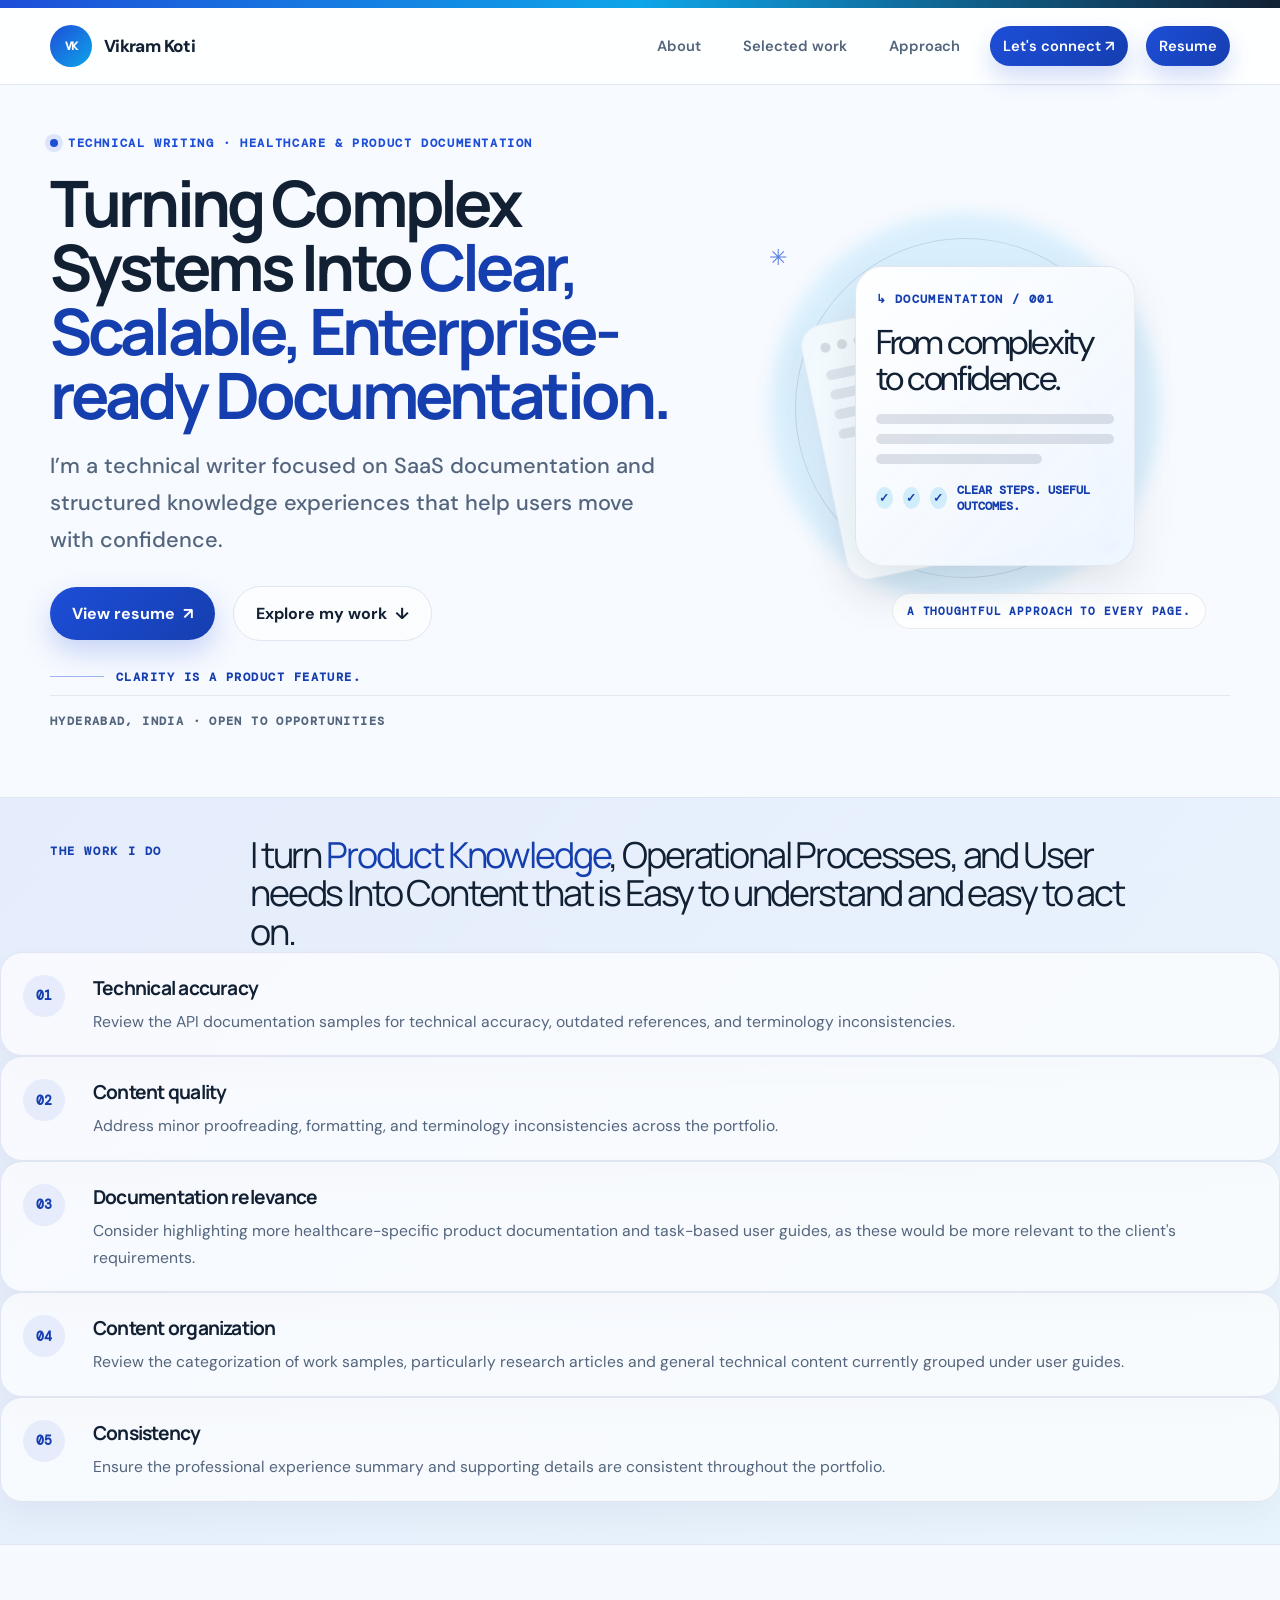
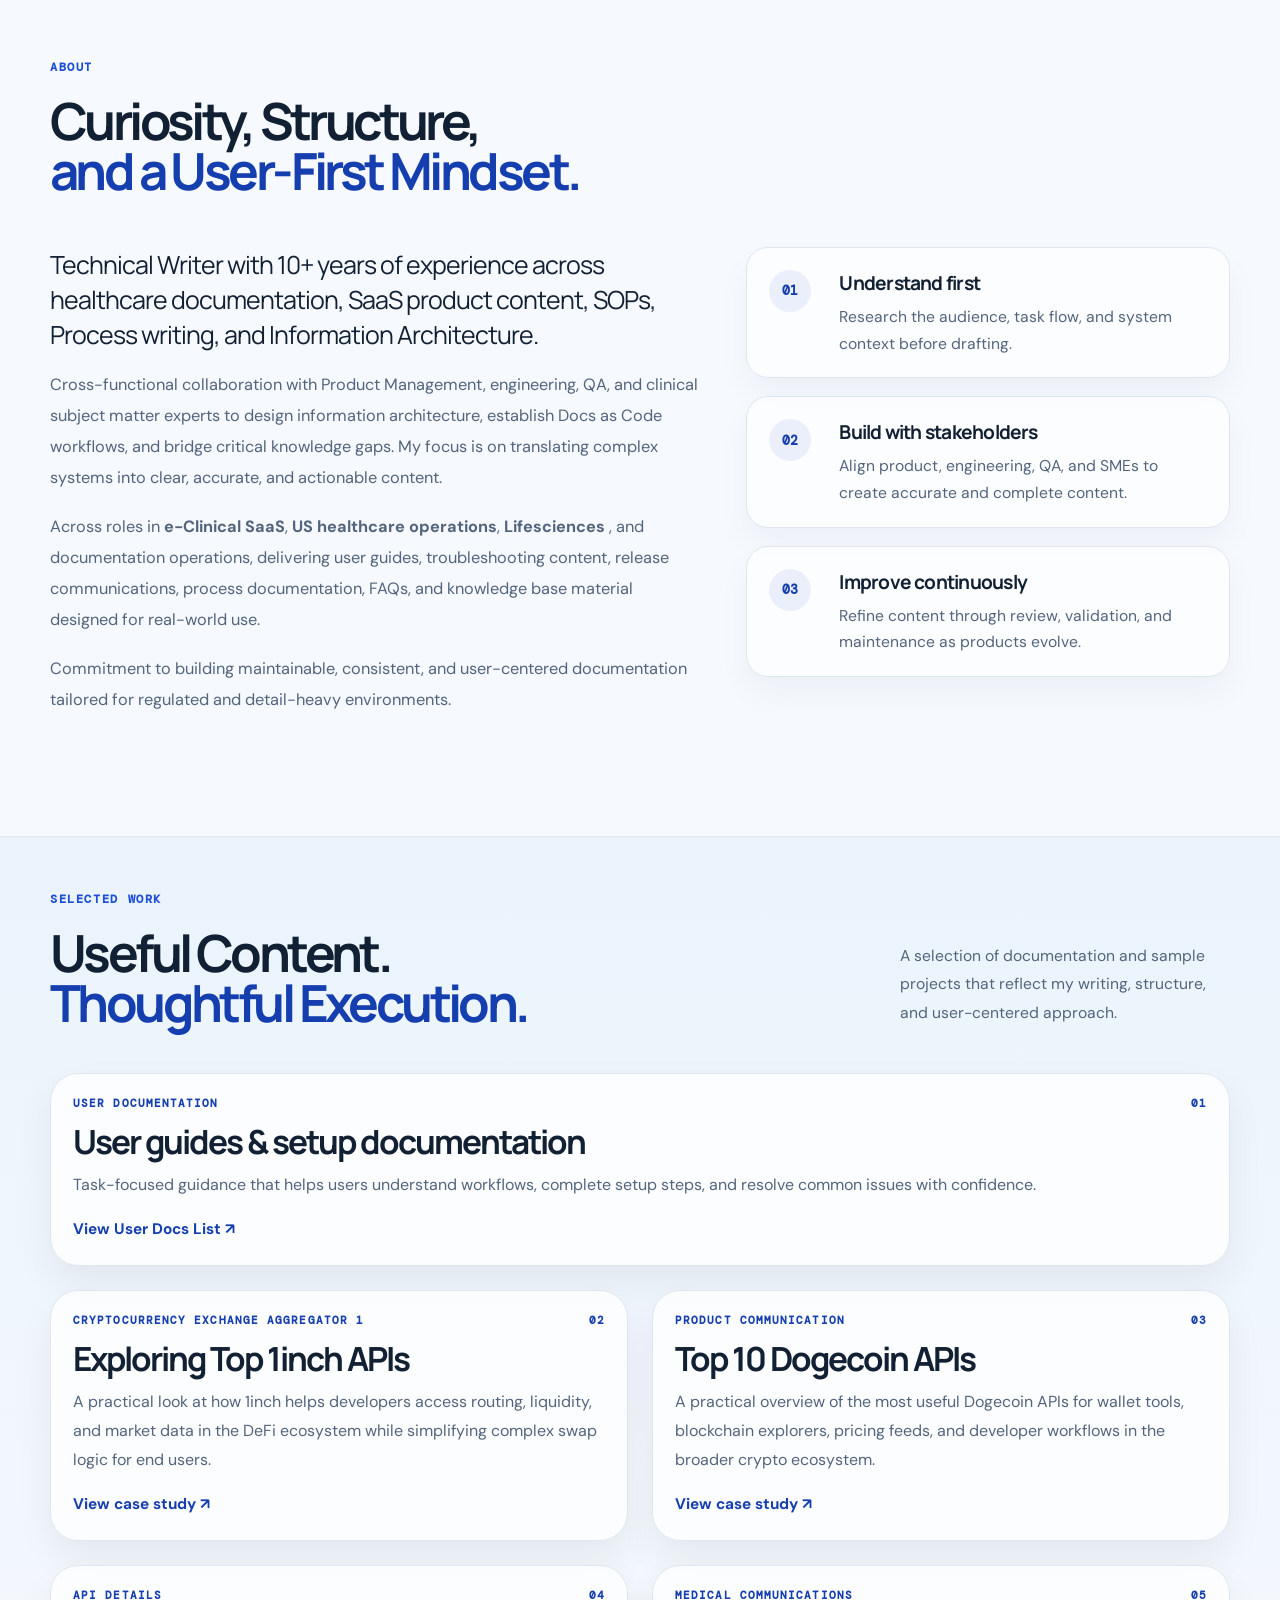
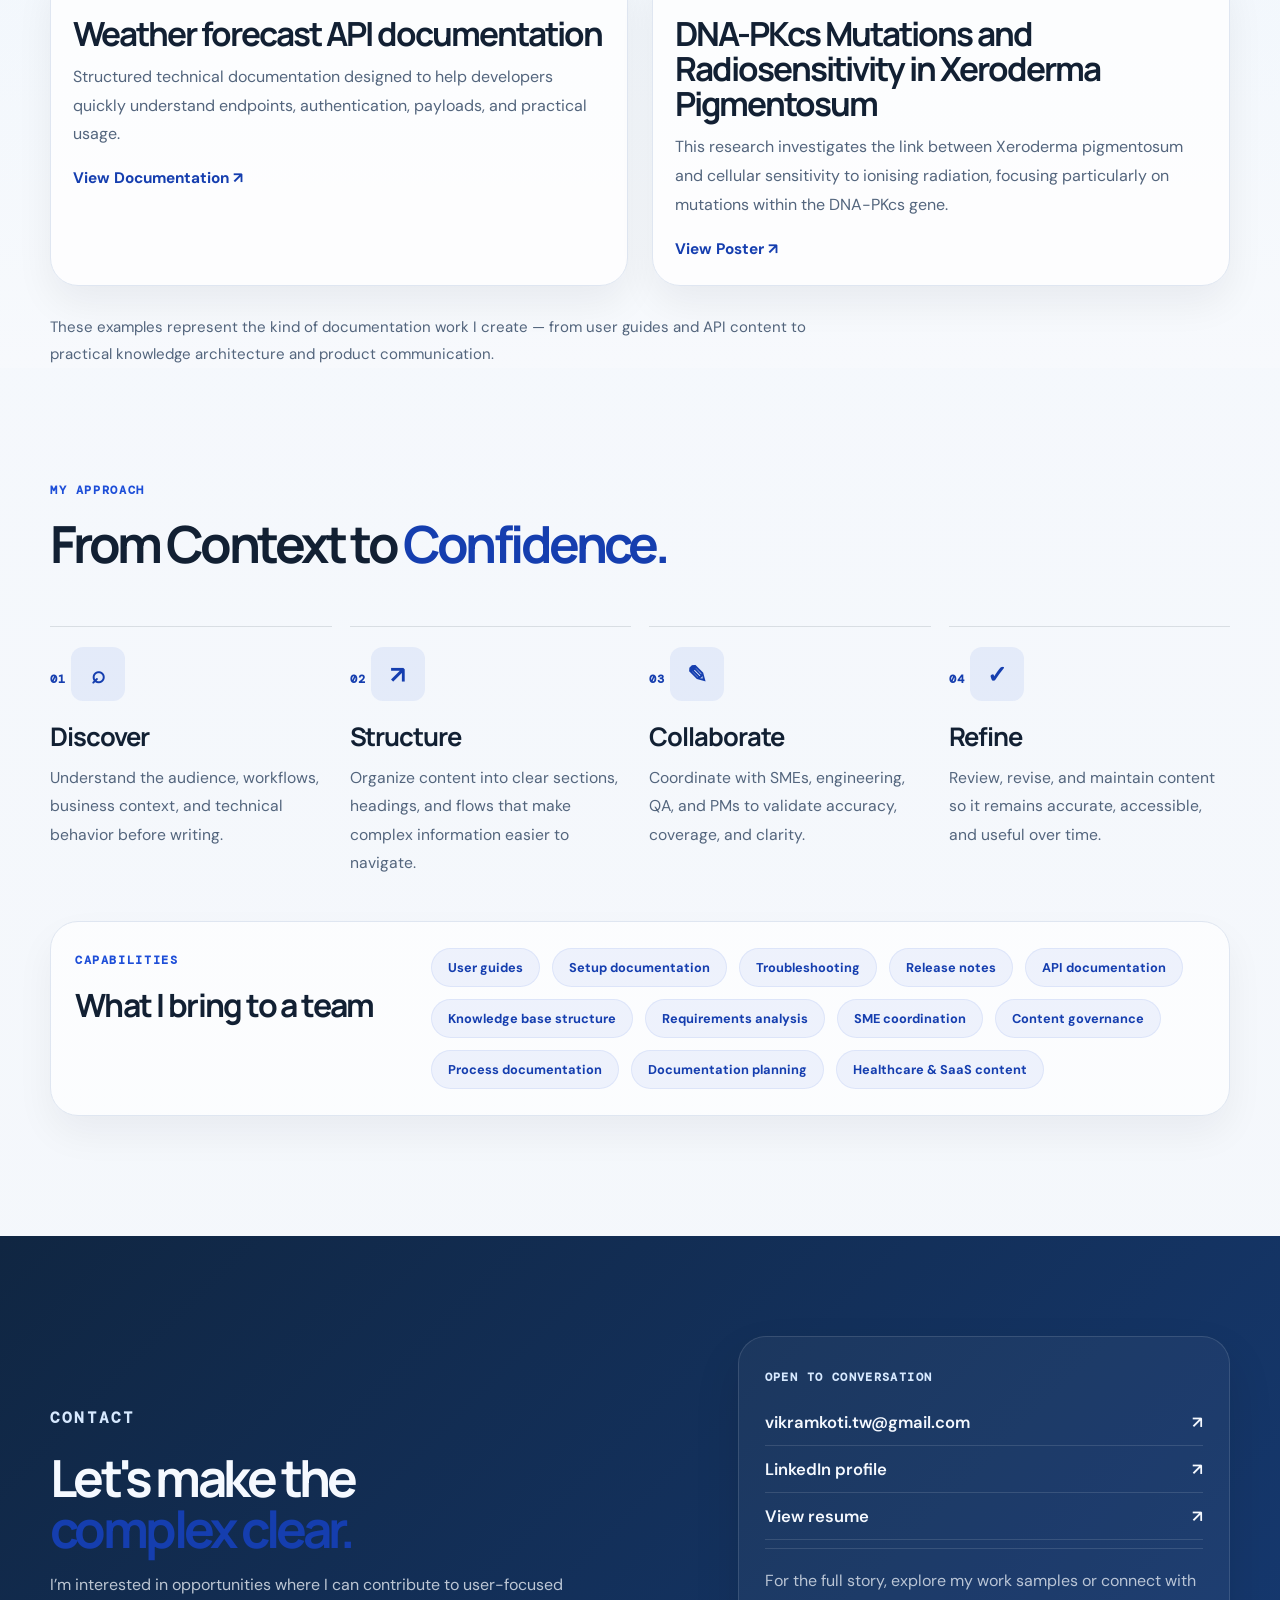
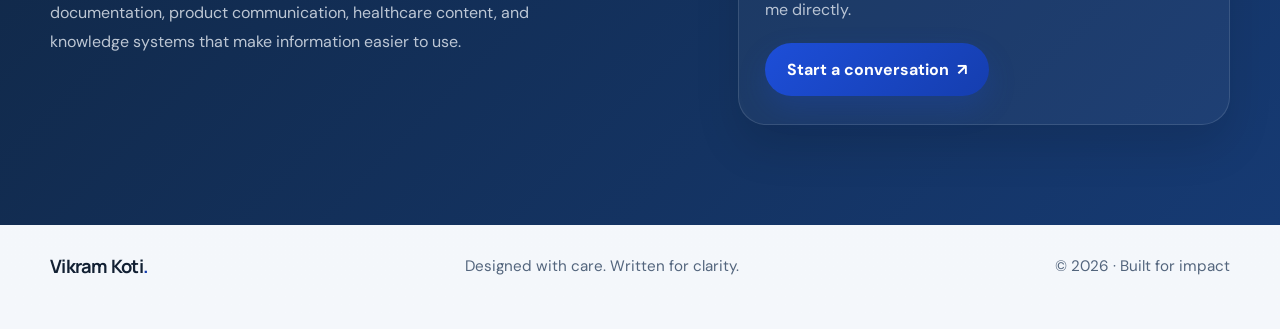
==== index.html @ 6cdc17b2 "Update index.html" ====
<!doctype html>
<html lang="en">
<head>
  <meta charset="utf-8">
  <meta name="viewport" content="width=device-width, initial-scale=1">
  <meta name="theme-color" content="#f4f7fb">
  <meta name="description" content=" Technical writing portfolio showcasing documentation, product communication, and user-centered content design for Vikram Koti.">
  <title>Vikram Koti — Technical Writing Portfolio</title>
  <link rel="preconnect" href="https://fonts.googleapis.com">
  <link rel="preconnect" href="https://fonts.gstatic.com" crossorigin>
  <link href="https://fonts.googleapis.com/css2?family=DM+Mono:wght@400;500&family=DM+Sans:wght@400;500;600;700&family=Manrope:wght@400;500;600;700;800&display=swap" rel="stylesheet">
  <style>
    :root {
      --bg: #f4f7fb;
      --surface: #ffffff;
      --surface-soft: #edf5ff;
      --surface-strong: #dfeefb;
      --border: #dfe6f1;
      --text: #122033;
      --muted: #53657d;
      --primary: #1d4ed8;
      --primary-deep: #153eaf;
      --accent: #0ea5e9;
      --shadow: 0 18px 44px rgba(15, 23, 42, 0.08);
      --mono: "DM Mono", monospace;
      --sans: "DM Sans", sans-serif;
      --display: "Manrope", sans-serif;
    }

    * { box-sizing: border-box; }
    html { scroll-behavior: smooth; scroll-padding-top: 90px; }
    body {
      margin: 0;
      background: linear-gradient(180deg, #f7faff 0%, var(--bg) 100%);
      color: var(--text);
      font-family: var(--sans);
      -webkit-font-smoothing: antialiased;
    }
    img { max-width: 100%; display: block; }
    a { color: inherit; text-decoration: none; }
    p { margin: 0; }
    h1, h2, h3 { margin: 0; font-family: var(--display); letter-spacing: -0.06em; }

    .section-wrap {
      width: min(1180px, calc(100% - 72px));
      margin: 0 auto;
    }

    .site-header {
      position: sticky;
      top: 0;
      z-index: 30;
      background: rgba(255,255,255,0.85);
      backdrop-filter: blur(12px);
      border-bottom: 1px solid var(--border);
    }

    .site-header .section-wrap {
      min-height: 76px;
      display: flex;
      align-items: center;
      justify-content: space-between;
      gap: 18px;
    }

    .brand {
      display: inline-flex;
      align-items: center;
      gap: 12px;
      font-weight: 800;
      letter-spacing: -0.04em;
      color: var(--text);
    }

    .brand-mark {
      width: 42px;
      height: 42px;
      border-radius: 50%;
      display: inline-flex;
      align-items: center;
      justify-content: center;
      background: linear-gradient(135deg, var(--primary) 0%, var(--accent) 100%);
      color: #fff;
      font-size: 0.74rem;
      font-family: var(--mono);
      font-weight: 700;
    }

    .brand-name { font-size: 1.08rem; }
    .brand-period { color: var(--primary); }

    .nav {
      display: flex;
      align-items: center;
      gap: 18px;
      flex-wrap: wrap;
    }

    .nav a {
      color: var(--muted);
      font-weight: 600;
      font-size: 0.92rem;
      padding: 9px 12px;
      border-radius: 999px;
      transition: background 0.2s ease, color 0.2s ease;
    }

    .nav a:hover,
    .nav a:focus-visible,
    .nav a.active {
      background: rgba(29, 78, 216, 0.08);
      color: var(--primary-deep);
    }

    .nav-cta {
      background: linear-gradient(135deg, var(--primary) 0%, var(--primary-deep) 100%);
      color: #ffffff !important;
      border: 1px solid transparent;
      box-shadow: 0 12px 24px rgba(29, 78, 216, 0.2);
    }
    .nav-dropdown {
  position: relative;
}

.nav-link {
  display: inline-flex;
  align-items: center;
  gap: 6px;
}

.nav-menu {
  position: absolute;
  top: calc(100%);
  left: 0;
  display: none;
  flex-direction: column;
  gap: 8px;
  min-width: 240px;
  padding: 12px;
  background: rgba(255,255,255,0.98);
  border: 1px solid var(--border);
  border-radius: 14px;
  box-shadow: 0 14px 28px rgba(15, 23, 42, 0.08);
  z-index: 40;
}

.nav-dropdown:hover .nav-menu,
.nav-dropdown:focus-within .nav-menu,
.nav-dropdown.open .nav-menu {
  display: flex;
}

.nav-menu a {
  display: block;
  padding: 10px 12px;
  border-radius: 10px;
  color: var(--muted);
  font-weight: 600;
}

.nav-menu a:hover,
.nav-menu a:focus-visible {
  background: rgba(29, 78, 216, 0.08);
  color: var(--primary-deep);
}

    .menu-toggle {
      display: none;
      width: 46px;
      height: 46px;
      border: 1px solid var(--border);
      border-radius: 50%;
      background: transparent;
      align-items: center;
      justify-content: center;
      flex-direction: column;
      gap: 5px;
      cursor: pointer;
    }

    .menu-toggle span {
      width: 18px;
      height: 2px;
      border-radius: 999px;
      background: var(--text);
      display: block;
    }

    .hero {
      min-height: 640px;
      display: grid;
      grid-template-columns: 1.1fr 0.9fr;
      align-items: center;
      padding-top: 46px;
      padding-bottom: 68px;
    }

    .eyebrow {
      display: inline-flex;
      align-items: center;
      gap: 10px;
      font: 700 0.72rem var(--mono);
      letter-spacing: 0.14em;
      text-transform: uppercase;
      color: var(--primary);
      margin-bottom: 20px;
    }

    .status-dot {
      width: 8px;
      height: 8px;
      border-radius: 50%;
      background: var(--primary);
      box-shadow: 0 0 0 5px rgba(29,78,216,0.12);
      display: inline-block;
    }

    .hero h1 {
      font-size: clamp(3.2rem, 5vw, 4rem);
      line-height: 1;
      max-width: 640px;
    }

    .hero h1 em {
      font-style: normal;
      color: var(--primary-deep);
    }

    .hero-intro {
      max-width: 620px;
      margin-top: 20px;
      color: var(--muted);
      font-size: clamp(1.12rem, 1.7vw, 1.38rem);
      line-height: 1.7;
      font-weight: 500;
    }

    .hero-actions {
      display: flex;
      align-items: center;
      gap: 18px;
      flex-wrap: wrap;
      margin-top: 28px;
    }

    .button,
    .text-link {
      display: inline-flex;
      align-items: center;
      justify-content: center;
      gap: 8px;
      border-radius: 999px;
      font-weight: 700;
      transition: transform 0.2s ease, box-shadow 0.2s ease;
    }

    .button:hover,
    .text-link:hover { transform: translateY(-1px); }

    .button-dark {
      background: linear-gradient(135deg, var(--primary) 0%, var(--primary-deep) 100%);
      color: #fff;
      padding: 16px 22px;
      box-shadow: 0 12px 28px rgba(29, 78, 216, 0.22);
    }

    .button-secondary {
      background: rgba(255,255,255,0.6);
      border: 1px solid var(--border);
      color: var(--text);
      padding: 16px 22px;
    }

    .text-link {
      color: var(--primary-deep);
      font-size: 0.96rem;
    }

    .hero-note {
      margin-top: 28px;
      display: inline-flex;
      align-items: center;
      gap: 12px;
      color: var(--primary-deep);
      font: 700 0.76rem var(--mono);
      letter-spacing: 0.12em;
      text-transform: uppercase;
    }

    .note-line {
      display: inline-block;
      width: 54px;
      height: 1px;
      background: rgba(29, 78, 216, 0.4);
    }

    .hero-art {
      position: relative;
      height: 470px;
      display: flex;
      align-items: center;
      justify-content: center;
      isolation: isolate;
    }

    .hero-art:before {
      content: "";
      position: absolute;
      width: 390px;
      height: 390px;
      border-radius: 50%;
      background: rgba(14, 165, 233, 0.12);
      filter: blur(8px);
      z-index: -2;
    }

    .art-orbit {
      position: absolute;
      border: 1px solid rgba(18, 32, 51, 0.12);
      border-radius: 50%;
    }

    .orbit-one { width: 340px; height: 340px; transform: rotate(-12deg); }
    .orbit-two { width: 250px; height: 250px; transform: rotate(18deg); }

    .art-spark {
      position: absolute;
      font-size: 1.4rem;
      color: var(--primary);
      opacity: 0.7;
    }

    .spark-one { top: 70px; left: 70px; }
    .spark-two { right: 110px; bottom: 82px; }

    .doc-card {
      position: absolute;
      background: rgba(255,255,255,0.82);
      border: 1px solid rgba(18, 32, 51, 0.08);
      box-shadow: var(--shadow);
      backdrop-filter: blur(4px);
    }

    .card-back {
      width: 260px;
      min-height: 260px;
      border-radius: 22px;
      transform: rotate(-12deg) translateX(-18px) translateY(18px);
      padding: 18px 18px 16px;
      opacity: 0.8;
    }

    .card-front {
      width: 280px;
      min-height: 300px;
      border-radius: 28px;
      background: linear-gradient(135deg, rgba(255,255,255,0.98), rgba(237,245,255,0.95));
      transform: translateX(30px) translateY(8px);
      padding: 20px 20px 18px;
      z-index: 1;
    }

    .doc-top {
      display: flex;
      gap: 7px;
      margin-bottom: 18px;
    }

    .doc-top span {
      width: 10px;
      height: 10px;
      border-radius: 50%;
      background: rgba(18, 32, 51, 0.18);
      display: block;
    }

    .fake-line {
      height: 10px;
      border-radius: 999px;
      background: rgba(83, 101, 125, 0.18);
      margin-bottom: 10px;
    }

    .fake-line.wide { width: 100%; }
    .fake-line.medium { width: 70%; }
    .fake-line.short { width: 50%; }

    .doc-label {
      display: inline-flex;
      align-items: center;
      gap: 8px;
      color: var(--primary-deep);
      font: 700 0.72rem var(--mono);
      letter-spacing: 0.12em;
      text-transform: uppercase;
      margin-bottom: 18px;
    }

    .mini-icon { font-weight: 700; }

    .doc-heading {
      font-size: 2.15rem;
      line-height: 1.04;
      letter-spacing: -0.07em;
      margin-bottom: 18px;
      max-width: 220px;
    }

    .doc-checks {
      display: flex;
      align-items: center;
      gap: 10px;
      margin-top: 18px;
      color: var(--primary-deep);
      font: 700 0.75rem var(--mono);
      text-transform: uppercase;
    }

    .doc-checks span {
      width: 22px;
      height: 22px;
      border-radius: 50%;
      display: inline-flex;
      align-items: center;
      justify-content: center;
      background: rgba(14, 165, 233, 0.16);
    }

    .art-caption {
      position: absolute;
      bottom: 14px;
      right: 24px;
      background: rgba(255,255,255,0.8);
      border: 1px solid rgba(18,32,51,0.08);
      border-radius: 999px;
      padding: 10px 14px;
      color: var(--primary-deep);
      font: 700 0.7rem var(--mono);
      letter-spacing: 0.08em;
      text-transform: uppercase;
    }

    .hero-bottom {
      grid-column: 1 / -1;
      display: flex;
      justify-content: space-between;
      gap: 16px;
      flex-wrap: wrap;
      padding-top: 18px;
      margin-top: 10px;
      border-top: 1px solid rgba(18,32,51,0.08);
      color: var(--muted);
      font: 700 0.72rem var(--mono);
      letter-spacing: 0.12em;
      text-transform: uppercase;
    }

    .intro-band {
      background: linear-gradient(135deg, rgba(29,78,216,0.08), rgba(14,165,233,0.06));
      padding: 38px 0 42px;
      border-top: 1px solid var(--border);
      border-bottom: 1px solid var(--border);
    }

    .band-inner {
      display: grid;
      grid-template-columns: 180px 1fr;
      gap: 20px;
      align-items: start;
    }

    .band-inner .eyebrow {
      margin-top: 8px;
      color: var(--primary-deep);
    }

    .band-statement {
      font-family: var(--display);
      font-size: clamp(1.9rem, 2.8vw, 3.2rem);
      line-height: 1.08;
      letter-spacing: -0.06em;
      max-width: 900px;
      color: var(--text);
    }

    .band-statement span {
      color: var(--primary-deep);
    }

    .about-section,
    .approach-section {
      padding-top: 110px;
      padding-bottom: 120px;
    }

    .section-heading {
      margin-bottom: 52px;
    }

    .section-heading .eyebrow,
    .work-heading .eyebrow,
    .contact-copy .eyebrow {
      margin-bottom: 20px;
    }

    .section-heading h2,
    .work-heading h2,
    .contact-copy h2 {
      font-size: clamp(2.5rem, 4vw, 4rem);
      line-height: 0.98;
      letter-spacing: -0.07em;
    }

    .section-heading h2 em,
    .work-heading h2 em,
    .contact-copy h2 em {
      font-style: normal;
      color: var(--primary-deep);
    }

    .about-grid {
      display: grid;
      grid-template-columns: 1.15fr 0.85fr;
      gap: 42px;
      align-items: start;
    }

    .about-copy {
      display: grid;
      gap: 18px;
    }

    .about-copy .lead {
      font-family: var(--display);
      font-size: clamp(1.26rem, 2vw, 1.56rem);
      letter-spacing: -0.04em;
      max-width: 660px;
      line-height: 1.4;
      color: var(--text);
    }

    .about-copy p {
      color: var(--muted);
      line-height: 1.9;
      font-size: 1.02rem;
      max-width: 660px;
    }

    .about-aside {
      display: grid;
      gap: 18px;
    }

    .aside-card {
      display: grid;
      grid-template-columns: 52px 1fr;
      gap: 18px;
      align-items: start;
      padding: 22px 22px 20px;
      background: rgba(255,255,255,0.7);
      border: 1px solid var(--border);
      border-radius: 22px;
      box-shadow: 0 16px 32px rgba(15, 23, 42, 0.04);
    }

    .aside-number {
      width: 42px;
      height: 42px;
      border-radius: 50%;
      display: inline-flex;
      align-items: center;
      justify-content: center;
      background: rgba(29, 78, 216, 0.08);
      color: var(--primary-deep);
      font: 700 0.8rem var(--mono);
    }

    .aside-card h3 {
      font-size: 1.2rem;
      margin-bottom: 8px;
      letter-spacing: -0.04em;
    }

    .aside-card p {
      color: var(--muted);
      line-height: 1.7;
      font-size: 0.98rem;
    }

    .work-section {
      background: linear-gradient(180deg, rgba(223,238,251,0.5), rgba(255,255,255,0.2));
      padding: 50px 0 0px;
      border-top: 1px solid var(--border);
    }

    .work-heading {
      display: flex;
      justify-content: space-between;
      align-items: end;
      gap: 32px;
      margin-bottom: 46px;
    }

    .work-heading-note {
      max-width: 330px;
      color: var(--muted);
      line-height: 1.8;
      font-size: 0.98rem;
    }

    .project-grid {
      display: grid;
      grid-template-columns: repeat(2, minmax(0, 1fr));
      gap: 24px;
    }

    .project-card {
      background: rgba(255,255,255,0.78);
      border: 1px solid var(--border);
      border-radius: 28px;
      overflow: hidden;
      box-shadow: 0 18px 38px rgba(15, 23, 42, 0.06);
      transition: transform 0.2s ease, box-shadow 0.2s ease;
    }

    .project-card:hover {
      transform: translateY(-4px);
      box-shadow: 0 24px 42px rgba(15, 23, 42, 0.08);
    }

    .project-feature { grid-column: 1 / -1; }

    .visual-window {
      width: 100%;
      height: 100%;
      background: #f9fbff;
      border: 1px solid rgba(18,32,51,0.08);
      border-radius: 18px;
      padding: 14px 16px;
      display: flex;
      flex-direction: column;
      gap: 12px;
    }

    .window-bar {
      display: flex;
      align-items: center;
      gap: 8px;
      font: 700 0.72rem var(--mono);
      letter-spacing: 0.12em;
      text-transform: uppercase;
      color: var(--primary-deep);
    }

    .window-bar span {
      width: 8px;
      height: 8px;
      border-radius: 50%;
      display: inline-block;
      background: rgba(18,32,51,0.2);
    }

    .guide-layout {
      display: grid;
      grid-template-columns: 90px 1fr;
      gap: 12px;
      flex: 1;
    }

    .guide-side {
      display: flex;
      flex-direction: column;
      gap: 10px;
      padding-top: 6px;
    }

    .guide-side i {
      display: block;
      width: 100%;
      height: 12px;
      background: rgba(83,101,125,0.2);
      border-radius: 999px;
    }

    .guide-main {
      display: flex;
      flex-direction: column;
      gap: 12px;
      justify-content: center;
    }

    .guide-head {
      height: 14px;
      border-radius: 999px;
      background: rgba(18,32,51,0.15);
      width: 72%;
    }

    .guide-card {
      min-height: 90px;
      display: flex;
      align-items: center;
      justify-content: center;
      text-align: center;
      padding: 14px;
      background: rgba(29, 78, 216, 0.08);
      border: 1px solid rgba(29, 78, 216, 0.1);
      border-radius: 14px;
      color: var(--primary-deep);
      font: 700 0.72rem var(--mono);
      letter-spacing: 0.08em;
      text-transform: uppercase;
    }

    .visual-index {
      position: absolute;
      right: 14px;
      bottom: 14px;
      background: rgba(255,255,255,0.78);
      border: 1px solid rgba(18,32,51,0.08);
      border-radius: 999px;
      padding: 6px 8px;
      color: var(--primary-deep);
      font: 700 0.68rem var(--mono);
      letter-spacing: 0.12em;
      text-transform: uppercase;
    }

    .project-info {
      padding: 22px 22px 26px;
    }

    .project-meta {
      display: flex;
      justify-content: space-between;
      gap: 12px;
      color: var(--primary-deep);
      font: 700 0.68rem var(--mono);
      letter-spacing: 0.1em;
      text-transform: uppercase;
      margin-bottom: 14px;
    }

    .project-info h3 {
      font-size: clamp(1.8rem, 2.6vw, 2.4rem);
      line-height: 1.06;
      letter-spacing: -0.06em;
      margin-bottom: 12px;
    }

    .project-info p {
      color: var(--muted);
      line-height: 1.8;
      margin-bottom: 18px;
      font-size: 1rem;
    }

    .project-link {
      display: inline-flex;
      align-items: center;
      gap: 8px;
      color: var(--primary-deep);
      font-weight: 700;
      font-size: 0.96rem;
    }

    .work-disclaimer {
      margin-top: 28px;
      color: var(--muted);
      line-height: 1.8;
      max-width: 760px;
      font-size: 0.94rem;
    }

    .process-grid {
      display: grid;
      grid-template-columns: repeat(4, minmax(0, 1fr));
      gap: 18px;
      margin: 58px 0 44px;
    }

    .process-step {
      border-top: 1px solid rgba(18,32,51,0.12);
      padding-top: 20px;
    }

    .process-count {
      display: inline-block;
      margin-bottom: 16px;
      color: var(--primary-deep);
      font: 700 0.78rem var(--mono);
      letter-spacing: 0.12em;
      text-transform: uppercase;
    }

    .process-icon {
      width: 54px;
      height: 54px;
      border-radius: 12px;
      display: inline-flex;
      align-items: center;
      justify-content: center;
      background: rgba(29, 78, 216, 0.08);
      color: var(--primary-deep);
      font-size: 1.5rem;
      font-weight: 700;
      margin-bottom: 18px;
    }

    .process-step h3 {
      font-size: 1.6rem;
      letter-spacing: -0.04em;
      margin-bottom: 10px;
    }

    .process-step p {
      color: var(--muted);
      line-height: 1.8;
      font-size: 0.98rem;
    }

    .skills-panel {
      display: grid;
      grid-template-columns: 1fr 2.3fr;
      gap: 20px;
      align-items: start;
      background: rgba(255,255,255,0.7);
      border: 1px solid var(--border);
      border-radius: 28px;
      padding: 26px 24px;
      box-shadow: 0 18px 38px rgba(15, 23, 42, 0.05);
    }

    .skills-panel h3 {
      font-size: clamp(1.9rem, 2.5vw, 2.5rem);
      letter-spacing: -0.05em;
      line-height: 1.08;
    }

    .skill-list {
      display: flex;
      flex-wrap: wrap;
      gap: 12px;
    }

    .skill-list span {
      display: inline-flex;
      align-items: center;
      padding: 10px 16px;
      border-radius: 999px;
      background: rgba(29, 78, 216, 0.06);
      border: 1px solid rgba(29, 78, 216, 0.08);
      color: var(--primary-deep);
      font-size: 0.8rem;
      font-weight: 700;
    }

    .contact-section {
      background: linear-gradient(135deg, #102642 0%, #163a73 100%);
      color: #f5f9ff;
      padding: 100px 0;
    }

    .contact-inner {
      display: grid;
      grid-template-columns: 1.1fr 0.9fr;
      gap: 86px;
      align-items: center;
    }

    .contact-copy .eyebrow {
      color: #d7e9ff;
      margin-bottom: 20px;
    }

    .contact-copy h2 {
      color: #f5f9ff;
      margin-bottom: 18px;
    }

    .contact-copy p {
      color: rgba(245, 249, 255, 0.75);
      line-height: 1.8;
      max-width: 560px;
      font-size: 1rem;
    }

    .contact-card {
      background: rgba(255,255,255,0.04);
      border: 1px solid rgba(255,255,255,0.12);
      border-radius: 28px;
      padding: 28px 26px;
      box-shadow: 0 22px 45px rgba(0,0,0,0.12);
    }

    .contact-card-label {
      display: inline-block;
      margin-bottom: 14px;
      color: #d7e9ff;
      font: 700 0.72rem var(--mono);
      letter-spacing: 0.12em;
      text-transform: uppercase;
    }

    .contact-link {
      display: flex;
      align-items: center;
      justify-content: space-between;
      gap: 12px;
      width: 100%;
      padding: 12px 0;
      border-bottom: 1px solid rgba(255,255,255,0.12);
      color: #f5f9ff;
      font-size: 1.04rem;
      font-weight: 600;
    }

    .contact-link:last-of-type { margin-bottom: 18px; }

    .contact-separator {
      height: 1px;
      background: rgba(255,255,255,0.12);
      margin: 8px 0 18px;
    }

    .contact-small {
      color: rgba(245,249,255,0.72);
      line-height: 1.8;
      margin-bottom: 18px;
    }

    .footer {
      display: flex;
      align-items: center;
      justify-content: space-between;
      gap: 20px;
      padding: 28px 0 50px;
      color: var(--muted);
      font-size: 0.95rem;
    }

    .footer-brand {
      color: var(--text);
      font: 700 1.15rem var(--display);
      letter-spacing: -0.04em;
    }

    .footer-brand span { color: var(--primary-deep); }

    .reveal { opacity: 0; transform: translateY(18px); transition: opacity 0.7s ease, transform 0.7s ease; }
    .reveal.is-visible { opacity: 1; transform: translateY(0); }

    @media (prefers-reduced-motion: reduce) {
      html { scroll-behavior: auto; }
      .reveal { opacity: 1; transform: none; transition: none; }
    }

    @media (max-width: 960px) {
      .hero,
      .about-grid,
      .contact-inner,
      .skills-panel {
        grid-template-columns: 1fr;
      }
      .project-grid,
      .process-grid {
        grid-template-columns: 1fr 1fr;
      }
      .contact-inner { gap: 40px; }
    }

    @media (max-width: 850px) {
      .section-wrap { width: min(100% - 40px, 680px); }
      .site-header .section-wrap { padding: 0 20px; }
      .menu-toggle { display: flex; }
      .nav {
        position: absolute;
        top: 76px;
        right: 20px;
        left: 20px;
        display: flex;
        flex-direction: column;
        align-items: flex-start;
        gap: 12px;
        padding: 18px 16px;
        background: rgba(255,255,255,0.97);
        border: 1px solid var(--border);
        border-radius: 18px;
        box-shadow: 0 18px 28px rgba(15, 23, 42, 0.08);
        opacity: 0;
        pointer-events: none;
        transform: translateY(-10px);
        transition: opacity 0.2s ease, transform 0.2s ease;
      }
      .nav.open {
        opacity: 1;
        pointer-events: auto;
        transform: translateY(0);
      }
      .nav a { width: 100%; }
      .band-inner { grid-template-columns: 1fr; }
    }

    @media (max-width: 620px) {
      .section-wrap { width: calc(100% - 28px); }
      .hero {
        display: flex;
        flex-direction: column;
        align-items: stretch;
        min-height: unset;
        padding-top: 42px;
        padding-bottom: 60px;
      }
      .hero h1 { font-size: clamp(2.8rem, 15vw, 4rem); }
      .hero-actions { align-items: flex-start; flex-direction: column; }
      .button, .button-dark, .button-secondary { width: 100%; }
      .project-grid, .process-grid { grid-template-columns: 1fr; }
      .footer { flex-direction: column; align-items: flex-start; }
    }
  </style>
</head>
<body>
  <div class="topline" style="height:8px;background:linear-gradient(90deg,#1d4ed8 0%,#0ea5e9 50%,#122033 100%);"></div>

  <header class="site-header">
    <div class="section-wrap">
      <a class="brand" href="#home" aria-label="Back to top">
        <span class="brand-mark">VK</span>
        <span class="brand-name">Vikram Koti</span>
      </a>

      <button class="menu-toggle" aria-label="Toggle navigation" aria-expanded="false">
        <span></span><span></span>
      </button>

      <nav class="nav" aria-label="Main navigation">
        <a href="#about">About</a>
        <div class="nav-dropdown">       
          <a href="#" class="nav-link nav-menu-trigger" aria-expanded="false">Selected work</a>
          <div class="nav-menu">
            <a href="./assets/DNA-PKcs_Defects_and_Radiosensitivity_Study.png" target="_blank">Poster Representation</a>
            <a href="./SampleWork/UserGuides/index.html">User Guides</a>
            <a href="./SampleWork/exploring-top-1inch-apis.html">Exploring Top 1inch APIs</a>
            <a href="./SampleWork/top-10-dogecoin-apis.html">Top 10 Dogecoin APIs</a>
            <a href="./SampleWork/weather_forecast_rest_api_documentation.html">Weather Forecast REST API Documentation</a>
          </div>
        </div>
        <a href="#approach">Approach</a>
        <a href="#contact" class="nav-cta">Let's connect <span aria-hidden="true">↗</span></a>
        <a href="./resume.html" class="nav-cta">Resume</a>
      </nav>
    </div>
  </header>

  <main>
    <section class="hero section-wrap" id="home">
      <div class="hero-copy reveal">
        <p class="eyebrow"><span class="status-dot"></span> Technical writing · healthcare & product documentation</p>
        <h1>Turning  Complex  Systems  Into <em> Clear,  Scalable,  Enterprise-ready  Documentation.</em></h1>
        <p class="hero-intro">I’m a technical writer focused on SaaS documentation and structured knowledge experiences that help users move with confidence.</p>

        <div class="hero-actions">
          <a class="button button-dark" href="./resume.html">View resume <span aria-hidden="true">↗</span></a>
          <a class="button button-secondary" href="#work">Explore my work <span aria-hidden="true">↓</span></a>
        </div>

        <div class="hero-note"><span class="note-line"></span><span>Clarity is a product feature.</span></div>
      </div>

      <div class="hero-art reveal" aria-label="Abstract documentation dashboard illustration">
        <div class="art-orbit orbit-one"></div>
        <div class="art-orbit orbit-two"></div>
        <div class="art-spark spark-one">✳</div>
        <div class="art-spark spark-two">✳</div>

        <div class="doc-card card-back">
          <div class="doc-top"><span></span><span></span><span></span></div>
          <div class="fake-line wide"></div>
          <div class="fake-line"></div>
          <div class="fake-line short"></div>
          <div class="fake-line medium"></div>
        </div>

        <div class="doc-card card-front">
          <div class="doc-label"><span class="mini-icon">↳</span> Documentation / 001</div>
          <div class="doc-heading">From complexity<br>to confidence.</div>
          <div class="fake-line wide"></div>
          <div class="fake-line"></div>
          <div class="fake-line medium"></div>
          <div class="doc-checks"><span>✓</span><span>✓</span><span>✓</span><div>Clear steps. Useful outcomes.</div></div>
        </div>

        <div class="art-caption">A thoughtful approach to every page.</div>
      </div>

      <div class="hero-bottom">
        <span>Hyderabad, India · Open to opportunities</span>
      </div>
    </section>

    <section class="intro-band">
      <div class="section-wrap band-inner">
        <p class="eyebrow">The work I do</p>
        <p class="band-statement">I turn <span>Product Knowledge</span>, Operational Processes, and User needs Into Content that is Easy to understand and easy to act on.</p>
      </div>
      <div class="work-i-do">
        <div class="aside-card">
          <span class="aside-number">01</span>
          <div>
            <h3>Technical accuracy</h3>
            <p> Review the API documentation samples for technical accuracy, outdated references, and terminology inconsistencies.</p>
          </div>
        </div>
        <div class="aside-card">
          <span class="aside-number">02</span>
          <div>
            <h3>Content quality</h3>
            <p>Address minor proofreading, formatting, and terminology inconsistencies across the portfolio.</p>
          </div>
        </div>
        <div class="aside-card">
          <span class="aside-number">03</span>
          <div>
            <h3>Documentation relevance</h3>
            <p>Consider highlighting more healthcare-specific product documentation and task-based user guides, as these would be more relevant to the client's requirements.</p>
          </div>
        </div>
        <div class="aside-card">
          <span class="aside-number">04</span>
          <div>
            <h3>Content organization</h3>
            <p>Review the categorization of work samples, particularly research articles and general technical content currently grouped under user guides.</p>
          </div>
        </div>
        <div class="aside-card">
          <span class="aside-number">05</span>
          <div>
            <h3>Consistency</h3>
            <p>Ensure the professional experience summary and supporting details are consistent throughout the portfolio.</p>
          </div>
        </div>
      </div>
    </section>

    <section class="section-wrap about-section" id="about">
      <div class="section-heading reveal">
        <p class="eyebrow">About</p>
        <h2>Curiosity, Structure,<br><em>and a User-First Mindset.</em></h2>
      </div>

      <div class="about-grid">
        <div class="about-copy reveal">
          <p class="lead">Technical Writer with 10+ years of experience across healthcare documentation, SaaS product content, SOPs, Process writing, and Information Architecture.</p>
          <p>Cross-functional collaboration with Product Management, engineering, QA, and clinical subject matter experts to design information architecture, establish Docs as Code workflows, and bridge critical knowledge gaps. My focus is on translating complex systems into clear, accurate, and actionable content.</p>
          <p>Across roles in <strong>e-Clinical SaaS</strong>, <strong>US healthcare operations</strong>, <strong>Lifesciences </strong>, and documentation operations, delivering user guides, troubleshooting content, release communications, process documentation, FAQs, and knowledge base material designed for real-world use.</p>
          <p>Commitment to building maintainable, consistent, and user-centered documentation tailored for regulated and detail-heavy environments.</p>
        </div>

        <div class="about-aside reveal">
          <div class="aside-card">
            <span class="aside-number">01</span>
            <div>
              <h3>Understand first</h3>
              <p>Research the audience, task flow, and system context before drafting.</p>
            </div>
          </div>

          <div class="aside-card">
            <span class="aside-number">02</span>
            <div>
              <h3>Build with stakeholders</h3>
              <p>Align product, engineering, QA, and SMEs to create accurate and complete content.</p>
            </div>
          </div>

          <div class="aside-card">
            <span class="aside-number">03</span>
            <div>
              <h3>Improve continuously</h3>
              <p>Refine content through review, validation, and maintenance as products evolve.</p>
            </div>
          </div>
        </div>
      </div>
    </section>

    <section class="work-section" id="work">
      <div class="section-wrap">
        <div class="work-heading reveal">
          <div>
            <p class="eyebrow">Selected work</p>
            <h2>Useful Content.<br><em>Thoughtful Execution.</em></h2>
          </div>
          <p class="work-heading-note">A selection of documentation and sample projects that reflect my writing, structure, and user-centered approach.</p>
        </div>

        <div class="project-grid">
          <article class="project-card project-feature reveal">
            <div class="project-info">
              <div class="project-meta"><span>User documentation</span><span>01</span></div>
              <h3>User guides & setup documentation</h3>
              <p>Task-focused guidance that helps users understand workflows, complete setup steps, and resolve common issues with confidence.</p>
              <a class="project-link" href="./SampleWork/UserGuides/index.html">View User Docs List ↗</a>
            </div>
          </article>

          <article class="project-card reveal">
            <div class="project-info">
              <div class="project-meta"><span>Cryptocurrency Exchange Aggregator 1</span><span>02</span></div>
              <h3>Exploring Top 1inch APIs</h3>
              <p>A practical look at how 1inch helps developers access routing, liquidity, and market data in the DeFi ecosystem while simplifying complex swap logic for end users.</p>
              <a class="project-link" href="./SampleWork/exploring-top-1inch-apis.html">View case study ↗</a>
            </div>
          </article>

          <article class="project-card reveal">
            <div class="project-info">
              <div class="project-meta"><span>Product communication</span><span>03</span></div>
              <h3>Top 10 Dogecoin APIs</h3>
              <p>A practical overview of the most useful Dogecoin APIs for wallet tools, blockchain explorers, pricing feeds, and developer workflows in the broader crypto ecosystem.</p>
              <a class="project-link" href="./SampleWork/top-10-dogecoin-apis.html">View case study ↗</a>
            </div>
          </article>

          <article class="project-card reveal">
            <div class="project-info">
              <div class="project-meta"><span>API Details</span><span>04</span></div>
              <h3>Weather forecast API documentation</h3>
              <p>Structured technical documentation designed to help developers quickly understand endpoints, authentication, payloads, and practical usage.</p>
              <a class="project-link" href="./SampleWork/weather_forecast_rest_api_documentation.html">View Documentation ↗</a>
            </div>
          </article>

          <article class="project-card reveal">
            <div class="project-info">
              <div class="project-meta"><span>Medical Communications</span><span>05</span></div>
              <h3>DNA-PKcs Mutations and Radiosensitivity in Xeroderma Pigmentosum</h3>
              <p>This research investigates the link between Xeroderma pigmentosum and cellular sensitivity to ionising radiation, focusing particularly on mutations within the DNA-PKcs gene.</p>
              <a class="project-link" href="./assets/DNA-PKcs_Defects_and_Radiosensitivity_Study.png" target="_blank">View Poster ↗</a>
            </div>
          </article>
        </div>

        <p class="work-disclaimer">These examples represent the kind of documentation work I create — from user guides and API content to practical knowledge architecture and product communication.</p>
      </div>
    </section>

    <section class="section-wrap approach-section" id="approach">
      <div class="section-heading reveal">
        <p class="eyebrow"> My approach</p>
        <h2>From  Context  to <em> Confidence.</em></h2>
      </div>

      <div class="process-grid">
        <div class="process-step reveal">
          <span class="process-count">01</span>
          <div class="process-icon">⌕</div>
          <h3>Discover</h3>
          <p>Understand the audience, workflows, business context, and technical behavior before writing.</p>
        </div>

        <div class="process-step reveal">
          <span class="process-count">02</span>
          <div class="process-icon">↗</div>
          <h3>Structure</h3>
          <p>Organize content into clear sections, headings, and flows that make complex information easier to navigate.</p>
        </div>

        <div class="process-step reveal">
          <span class="process-count">03</span>
          <div class="process-icon">✎</div>
          <h3>Collaborate</h3>
          <p>Coordinate with SMEs, engineering, QA, and PMs to validate accuracy, coverage, and clarity.</p>
        </div>

        <div class="process-step reveal">
          <span class="process-count">04</span>
          <div class="process-icon">✓</div>
          <h3>Refine</h3>
          <p>Review, revise, and maintain content so it remains accurate, accessible, and useful over time.</p>
        </div>
      </div>

      <div class="skills-panel reveal">
        <div>
          <p class="eyebrow">Capabilities</p>
          <h3>What I bring to a team</h3>
        </div>
        <div class="skill-list">
          <span>User guides</span>
          <span>Setup documentation</span>
          <span>Troubleshooting</span>
          <span>Release notes</span>
          <span>API documentation</span>
          <span>Knowledge base structure</span>
          <span>Requirements analysis</span>
          <span>SME coordination</span>
          <span>Content governance</span>
          <span>Process documentation</span>
          <span>Documentation planning</span>
          <span>Healthcare & SaaS content</span>
        </div>
      </div>
    </section>

    <section class="contact-section" id="contact">
      <div class="section-wrap contact-inner">
        <div class="contact-copy reveal">
          <p class="eyebrow">Contact</p>
          <h2>Let's make the<br><em>complex clear.</em></h2>
          <p>I’m interested in opportunities where I can contribute to user-focused documentation, product communication, healthcare content, and knowledge systems that make information easier to use.</p>
        </div>

        <div class="contact-card reveal">
          <span class="contact-card-label">Open to conversation</span>
          <a class="contact-link" href="mailto:vikramkoti.tw@gmail.com">vikramkoti.tw@gmail.com <span>↗</span></a>
          <a class="contact-link" href="https://www.linkedin.com/in/vikram-koti-91bb11150/" target="_blank" rel="noreferrer">LinkedIn profile <span>↗</span></a>
          <a class="contact-link" href="./resume.html">View resume <span>↗</span></a>
          <div class="contact-separator"></div>
          <p class="contact-small">For the full story, explore my work samples or connect with me directly.</p>
          <a class="button button-dark" href="mailto:vikramkoti.tw@gmail.com">Start a conversation <span>↗</span></a>
        </div>
      </div>
    </section>
  </main>

  <footer class="footer section-wrap">
    <a class="footer-brand" href="#home">Vikram Koti<span>.</span></a>
    <p>Designed with care. Written for clarity.</p>
    <span>© <span id="year"></span> · Built for impact</span>
  </footer>

  <script>
    const menuButton = document.querySelector('.menu-toggle');
    const nav = document.querySelector('.nav');
    if (menuButton && nav) {
      menuButton.addEventListener('click', () => {
        const isOpen = nav.classList.toggle('open');
        menuButton.setAttribute('aria-expanded', String(isOpen));
      });

      nav.querySelectorAll('a').forEach(link => {
        link.addEventListener('click', () => {
          nav.classList.remove('open');
          menuButton.setAttribute('aria-expanded', 'false');
        });
      });
    }

    document.querySelector('#year').textContent = new Date().getFullYear();

    const revealItems = document.querySelectorAll('.reveal');
    if ('IntersectionObserver' in window) {
      const observer = new IntersectionObserver(entries => {
        entries.forEach(entry => {
          if (entry.isIntersecting) {
            entry.target.classList.add('is-visible');
            observer.unobserve(entry.target);
          }
        });
      }, { threshold: 0.12 });

      revealItems.forEach(item => observer.observe(item));
    } else {
      revealItems.forEach(item => item.classList.add('is-visible'));
    }
  </script>
</body>
</html>
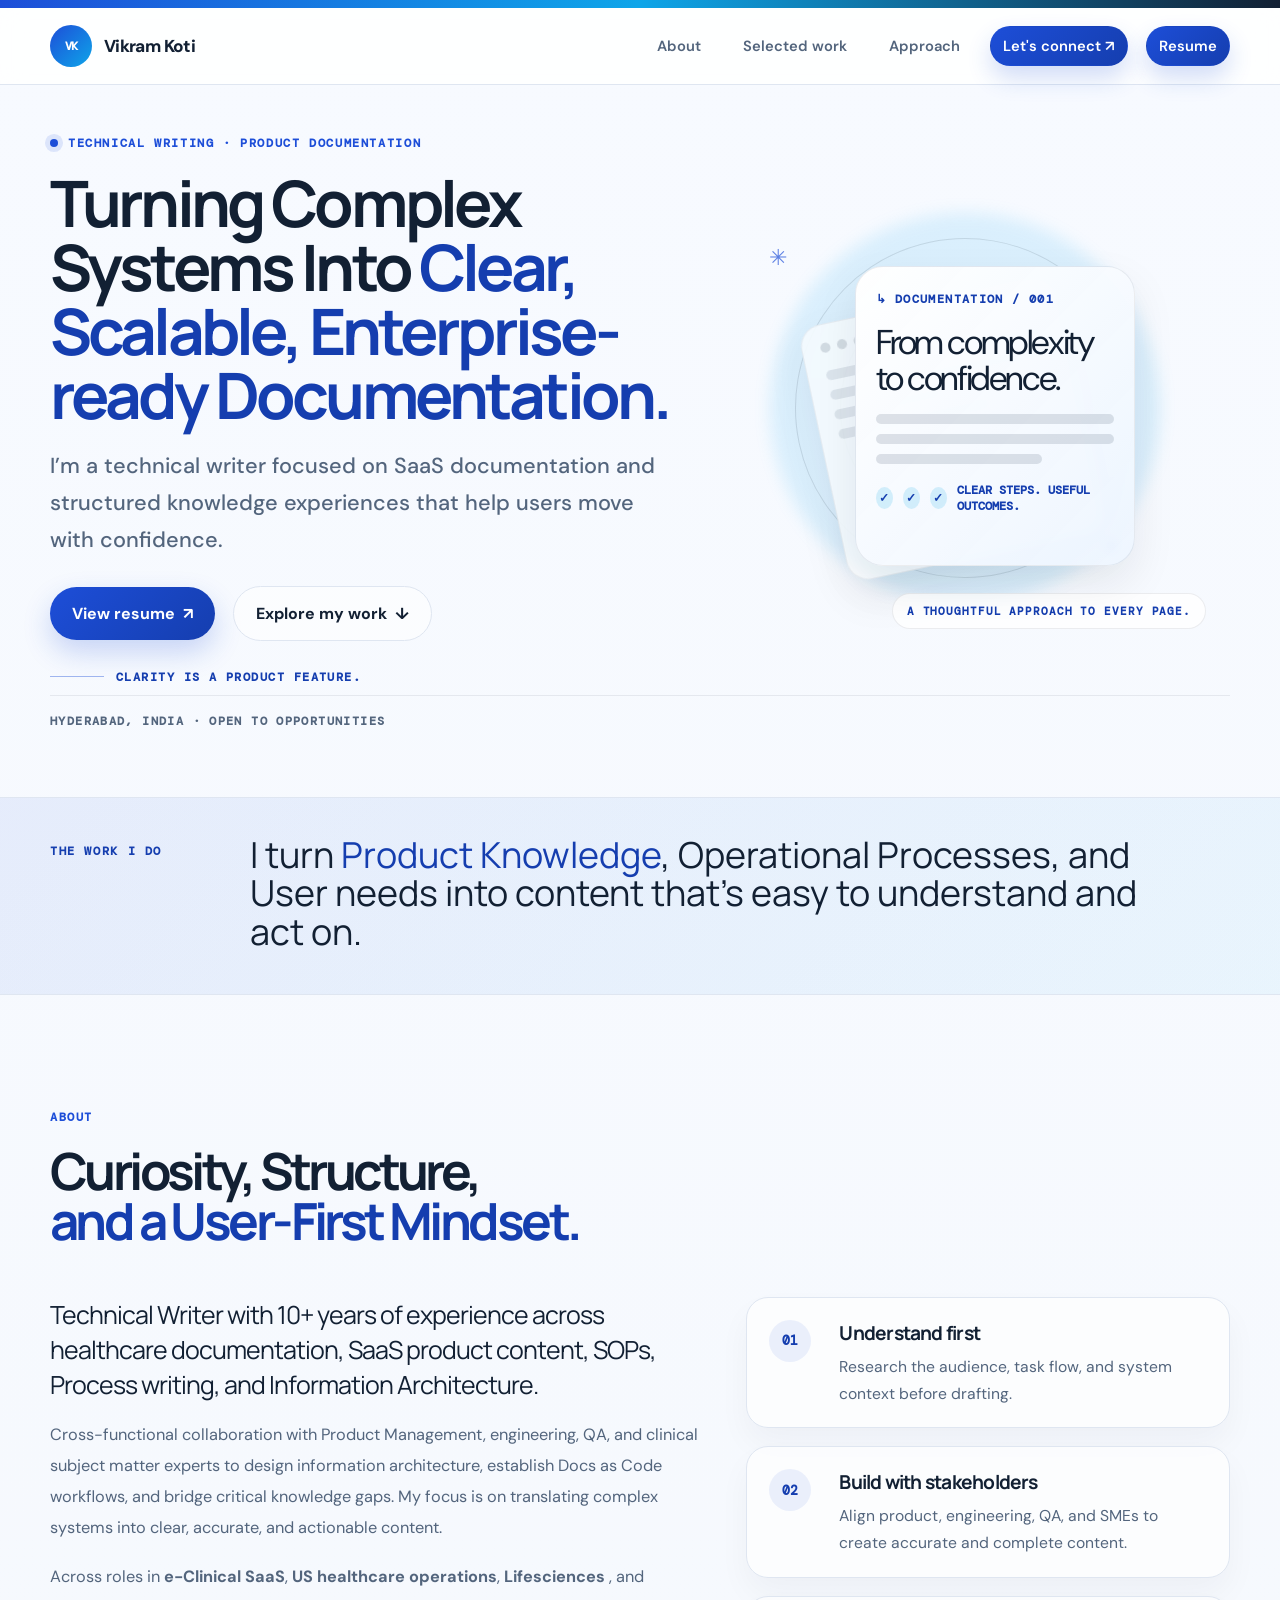
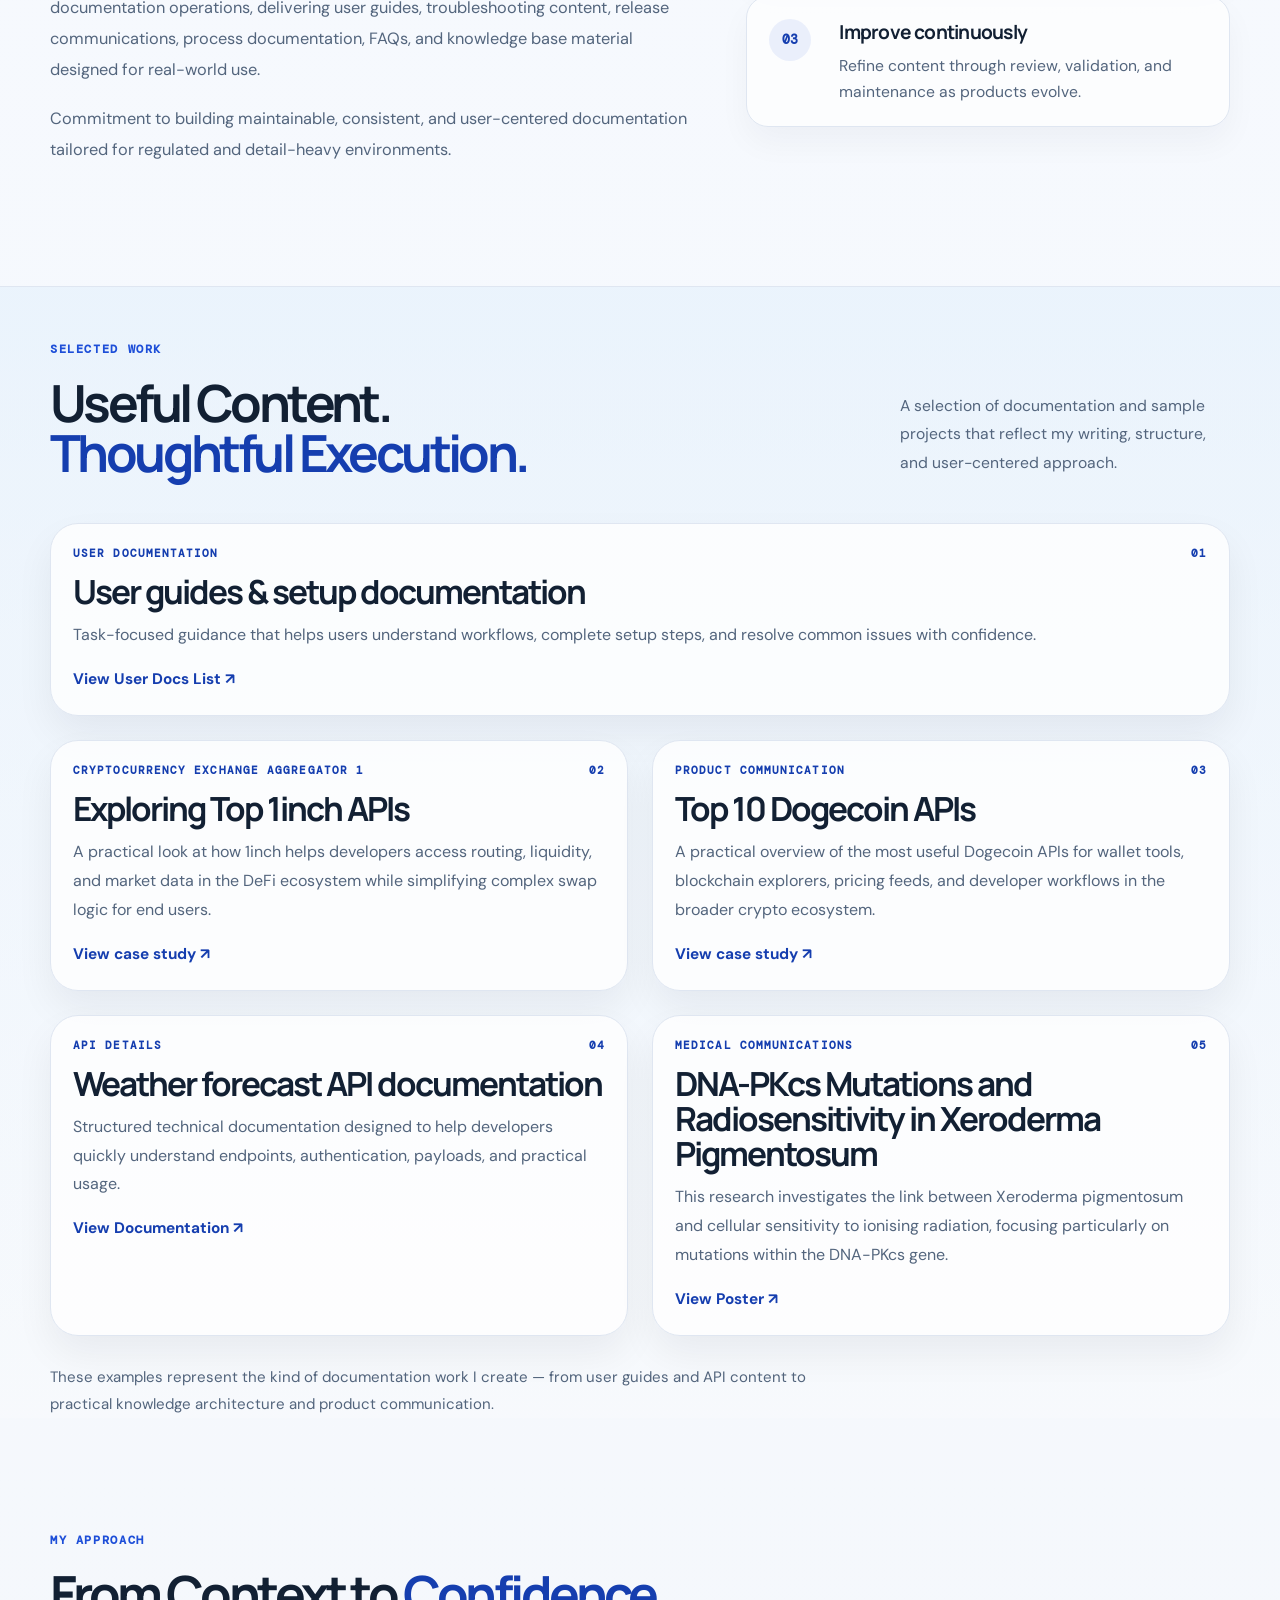
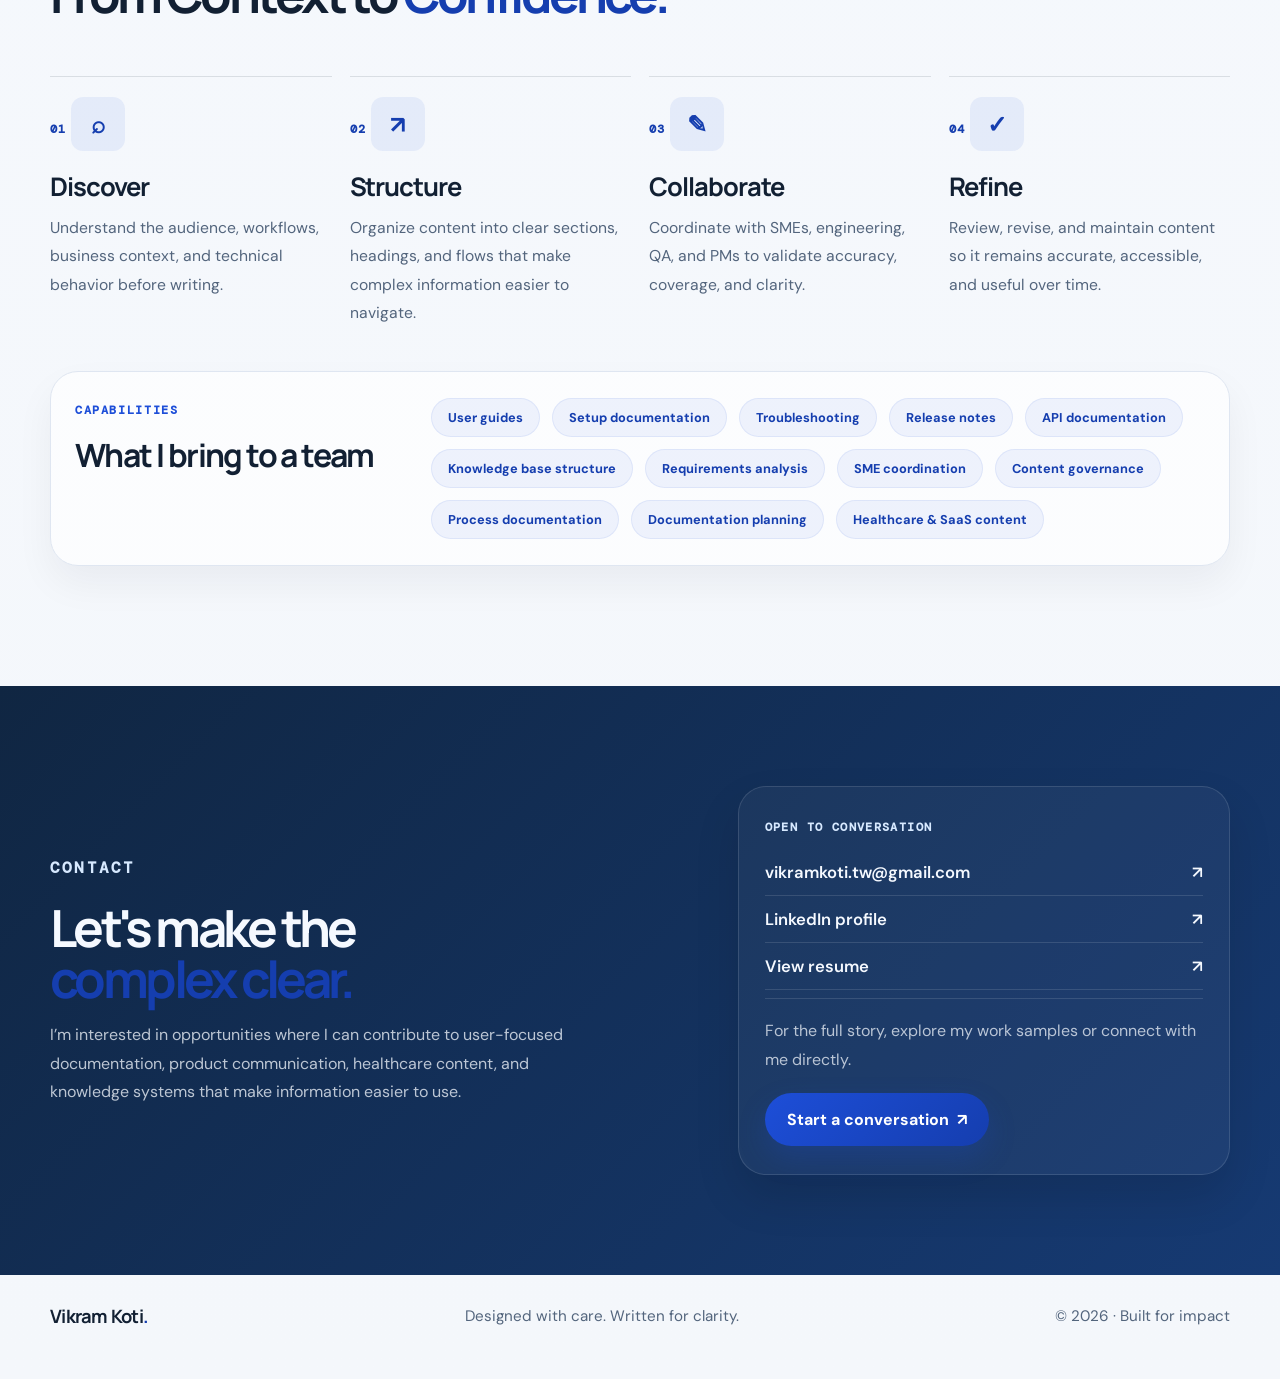
==== commit c9b4574f: "Refactor band-statement styles and update text content Removed letter-spacing from the band-statemen" ====
--- a/index.html
+++ b/index.html
@@ -478,7 +478,6 @@
       font-family: var(--display);
       font-size: clamp(1.9rem, 2.8vw, 3.2rem);
       line-height: 1.08;
-      letter-spacing: -0.06em;
       max-width: 900px;
       color: var(--text);
     }
@@ -1055,7 +1054,7 @@
   <main>
     <section class="hero section-wrap" id="home">
       <div class="hero-copy reveal">
-        <p class="eyebrow"><span class="status-dot"></span> Technical writing · healthcare & product documentation</p>
+        <p class="eyebrow"><span class="status-dot"></span> Technical writing · Product documentation</p>
         <h1>Turning  Complex  Systems  Into <em> Clear,  Scalable,  Enterprise-ready  Documentation.</em></h1>
         <p class="hero-intro">I’m a technical writer focused on SaaS documentation and structured knowledge experiences that help users move with confidence.</p>
 
@@ -1101,44 +1100,7 @@
     <section class="intro-band">
       <div class="section-wrap band-inner">
         <p class="eyebrow">The work I do</p>
-        <p class="band-statement">I turn <span>Product Knowledge</span>, Operational Processes, and User needs Into Content that is Easy to understand and easy to act on.</p>
-      </div>
-      <div class="work-i-do">
-        <div class="aside-card">
-          <span class="aside-number">01</span>
-          <div>
-            <h3>Technical accuracy</h3>
-            <p> Review the API documentation samples for technical accuracy, outdated references, and terminology inconsistencies.</p>
-          </div>
-        </div>
-        <div class="aside-card">
-          <span class="aside-number">02</span>
-          <div>
-            <h3>Content quality</h3>
-            <p>Address minor proofreading, formatting, and terminology inconsistencies across the portfolio.</p>
-          </div>
-        </div>
-        <div class="aside-card">
-          <span class="aside-number">03</span>
-          <div>
-            <h3>Documentation relevance</h3>
-            <p>Consider highlighting more healthcare-specific product documentation and task-based user guides, as these would be more relevant to the client's requirements.</p>
-          </div>
-        </div>
-        <div class="aside-card">
-          <span class="aside-number">04</span>
-          <div>
-            <h3>Content organization</h3>
-            <p>Review the categorization of work samples, particularly research articles and general technical content currently grouped under user guides.</p>
-          </div>
-        </div>
-        <div class="aside-card">
-          <span class="aside-number">05</span>
-          <div>
-            <h3>Consistency</h3>
-            <p>Ensure the professional experience summary and supporting details are consistent throughout the portfolio.</p>
-          </div>
-        </div>
+        <p class="band-statement">I turn <span>Product Knowledge</span>, Operational Processes, and User needs into content that's easy to understand and act on.</p>
       </div>
     </section>
 
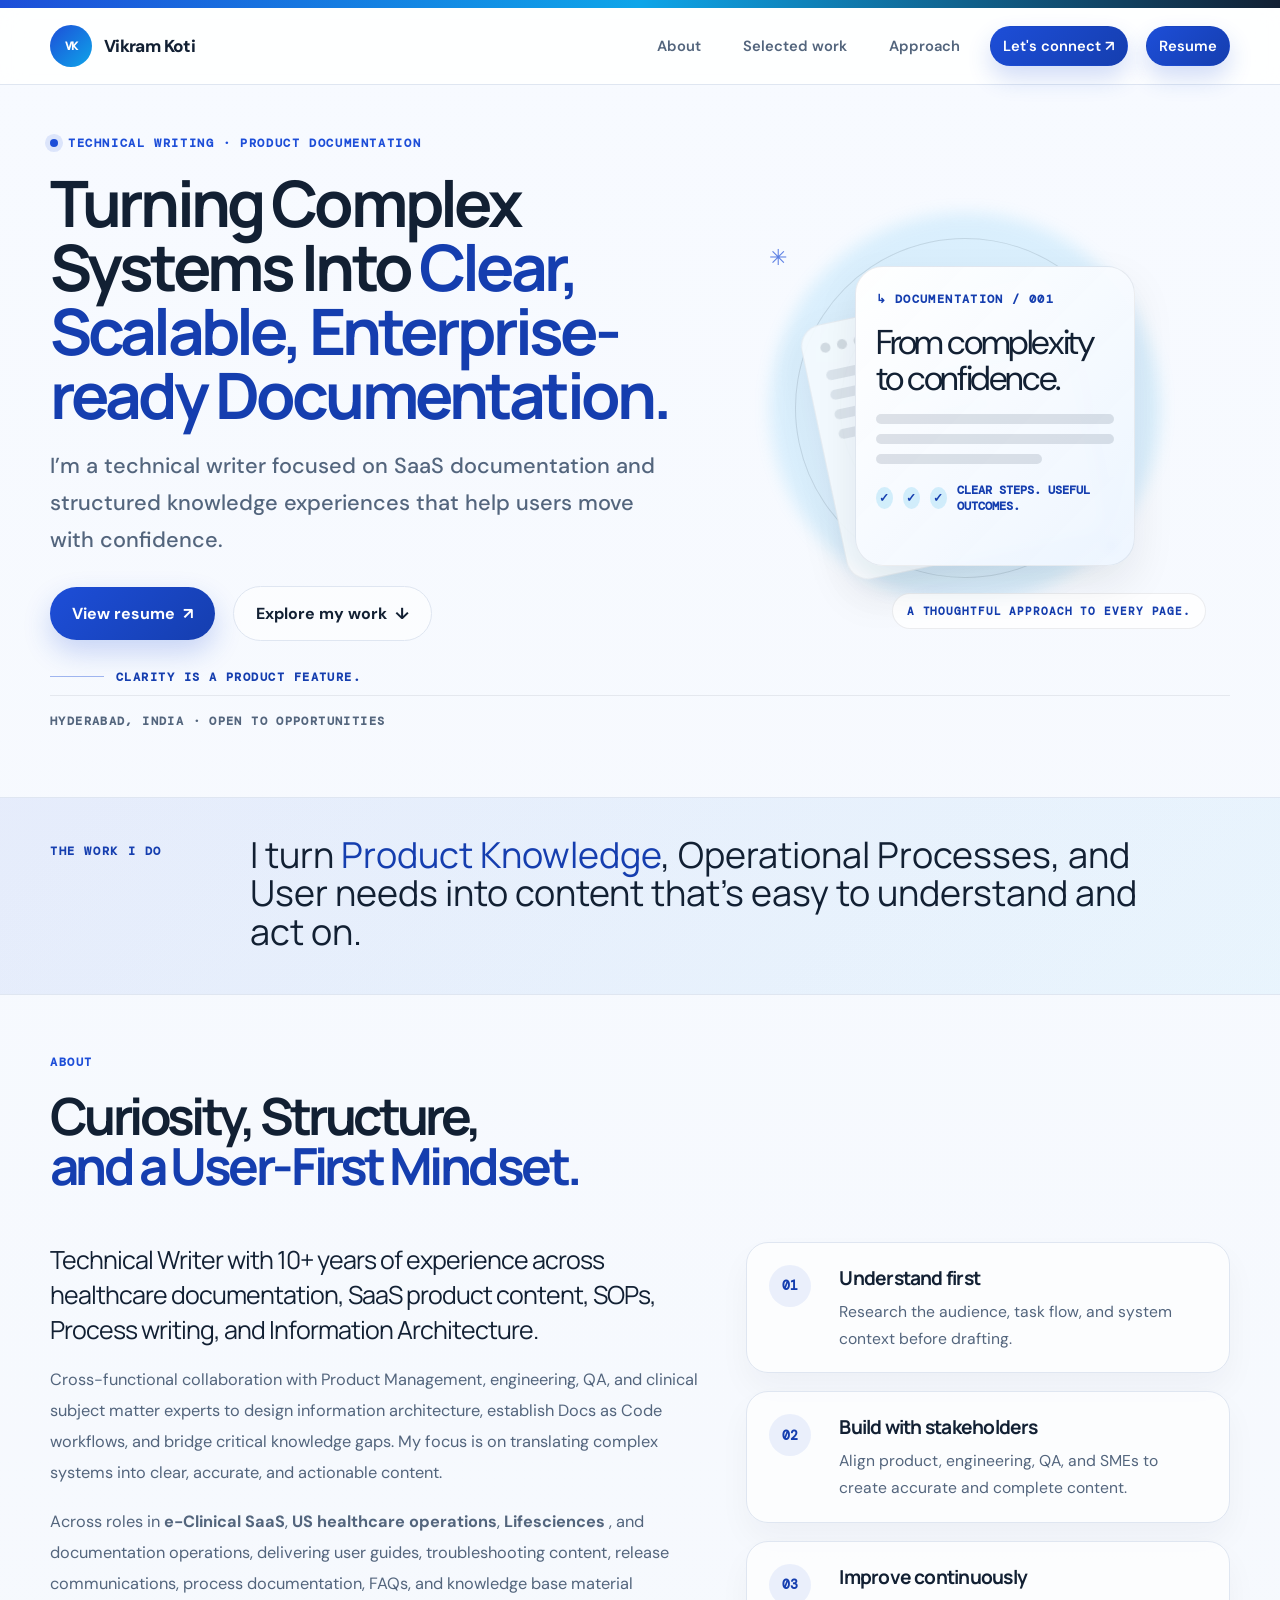
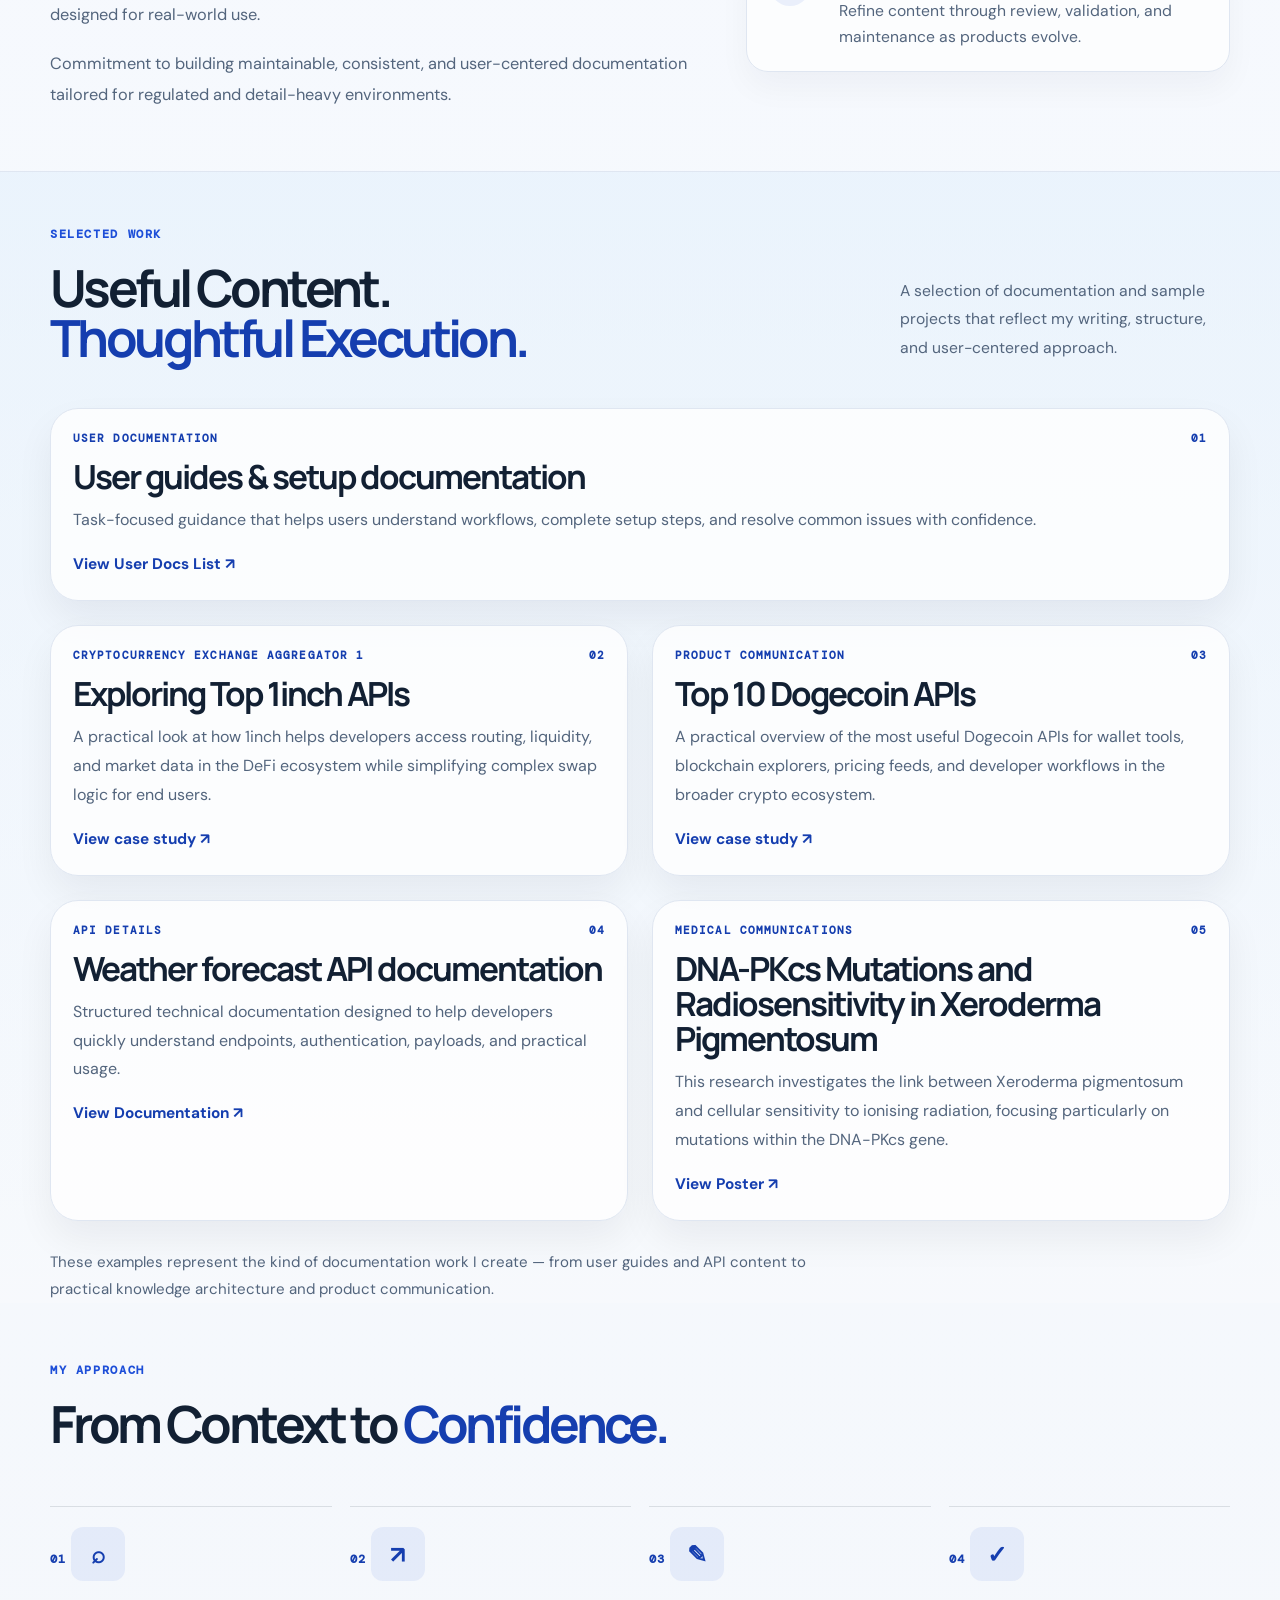
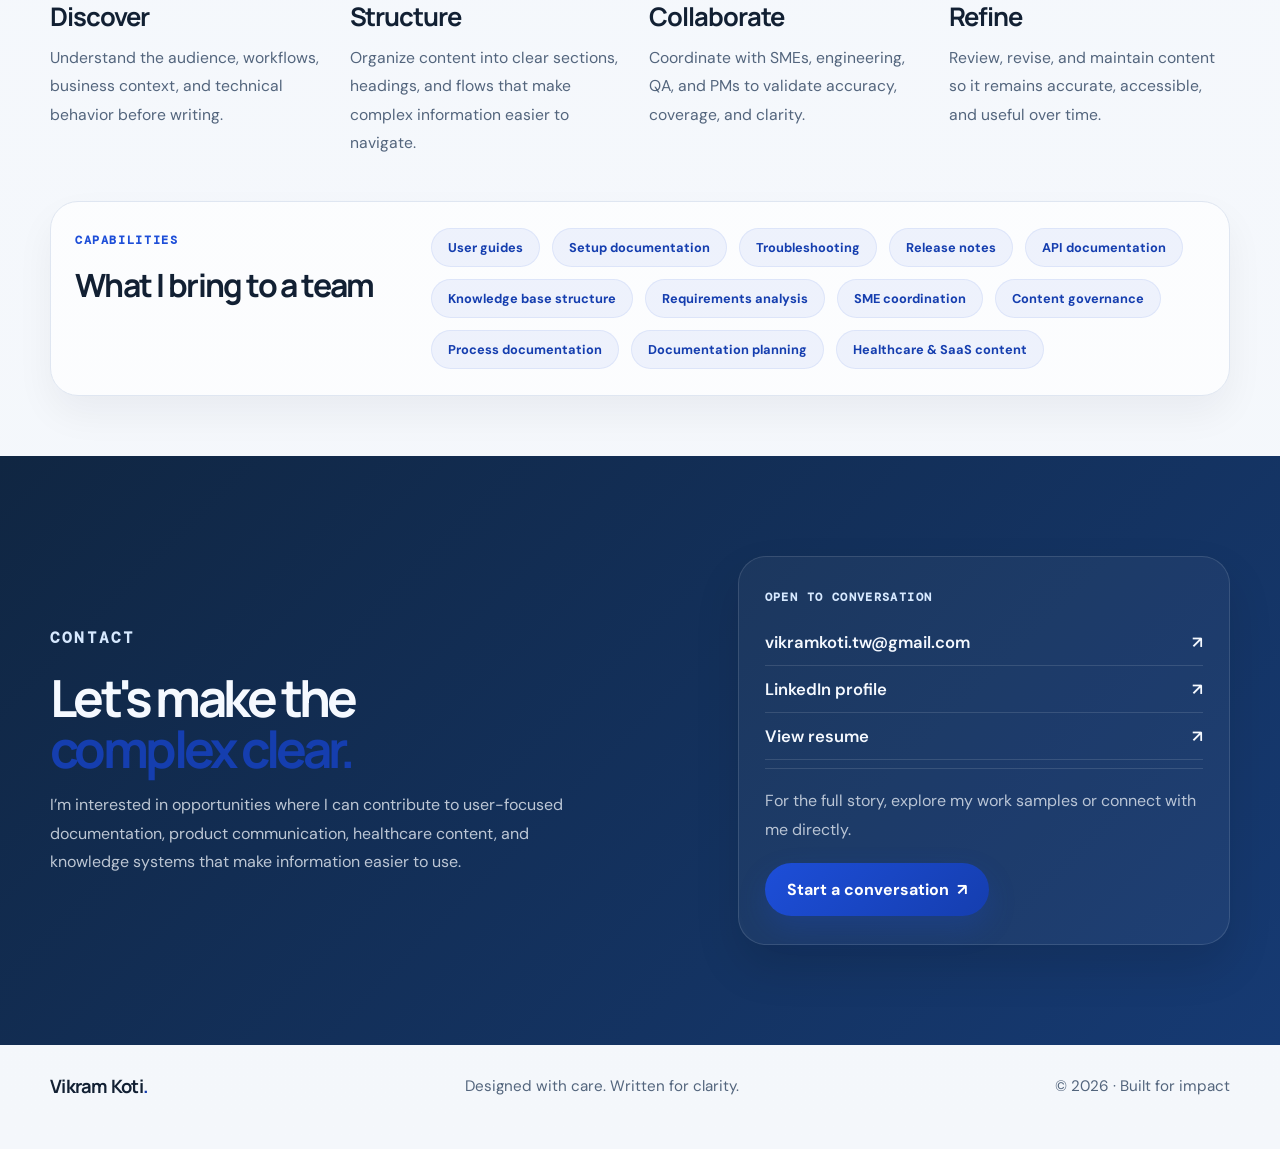
==== commit 74e5fbe4: "Reduce padding for about and approach sections" ====
--- a/index.html
+++ b/index.html
@@ -488,8 +488,8 @@
 
     .about-section,
     .approach-section {
-      padding-top: 110px;
-      padding-bottom: 120px;
+      padding-top: 55px;
+      padding-bottom: 60px;
     }
 
     .section-heading {
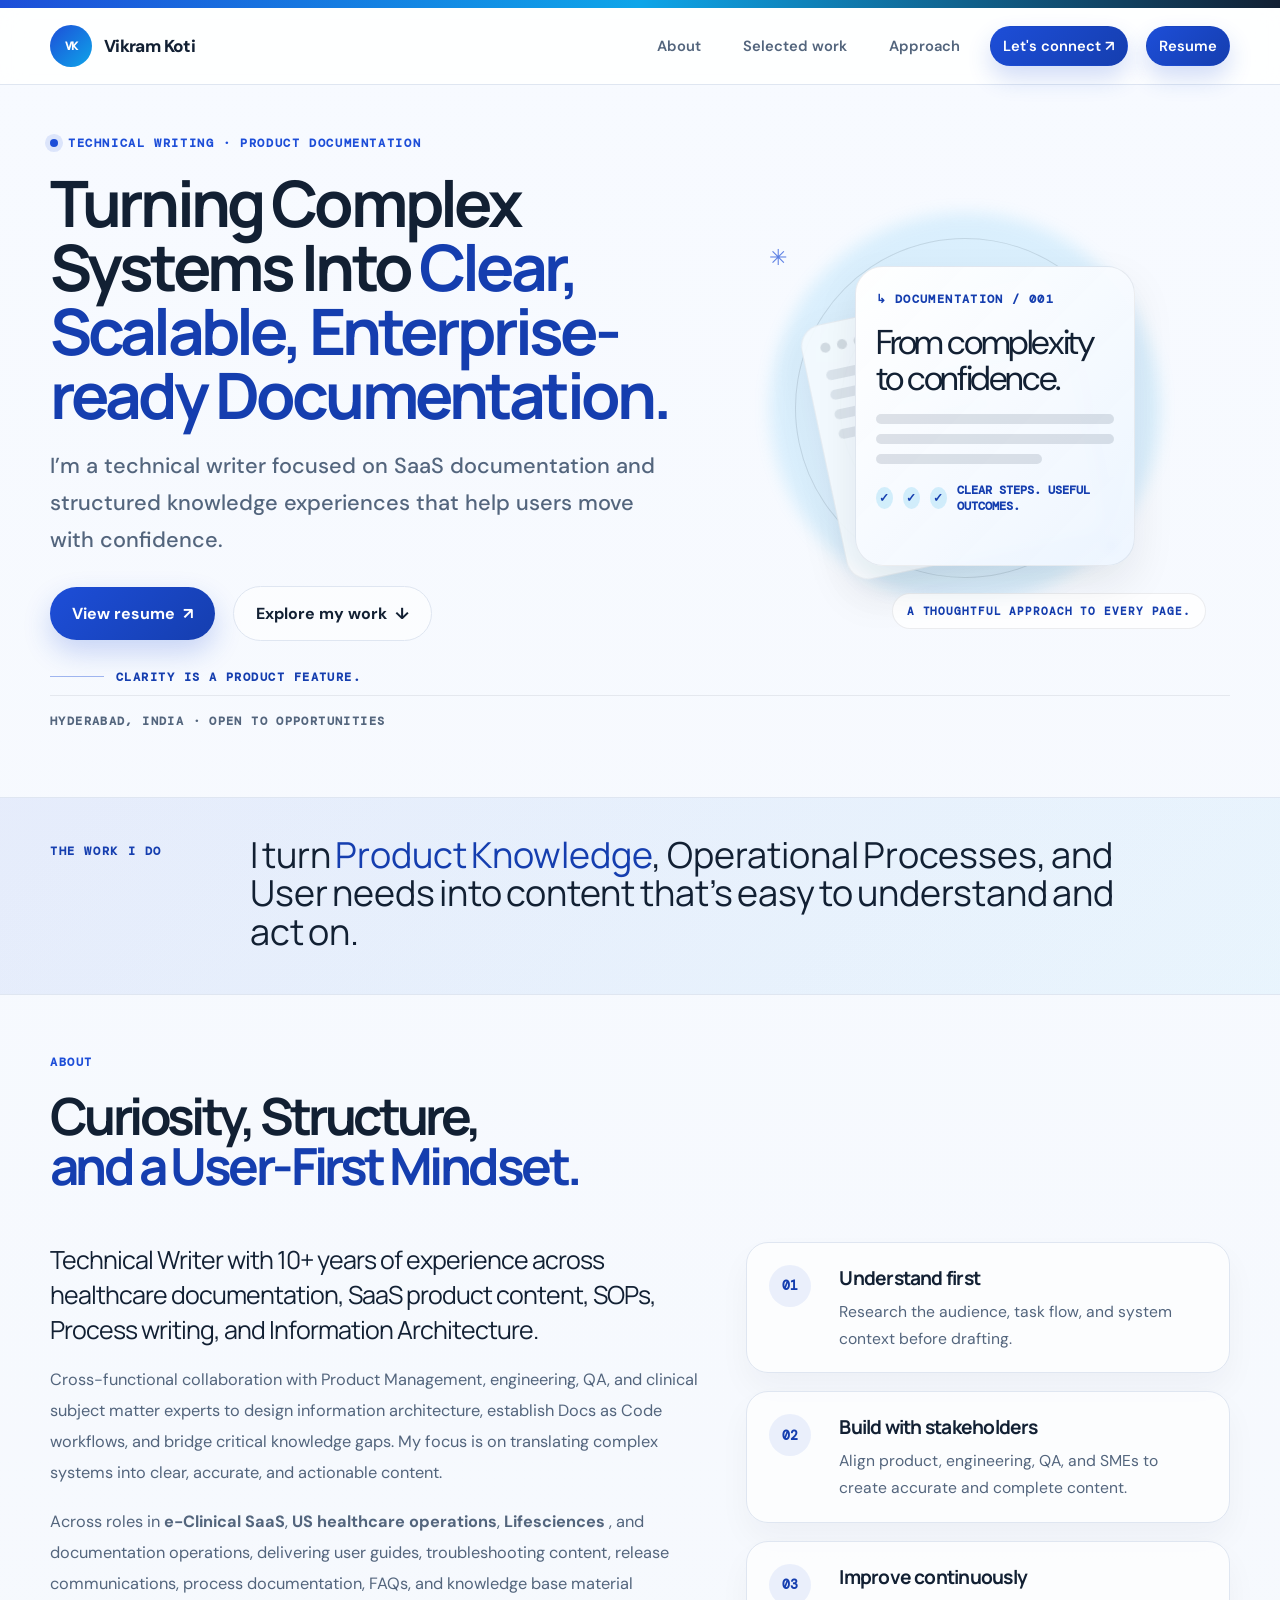
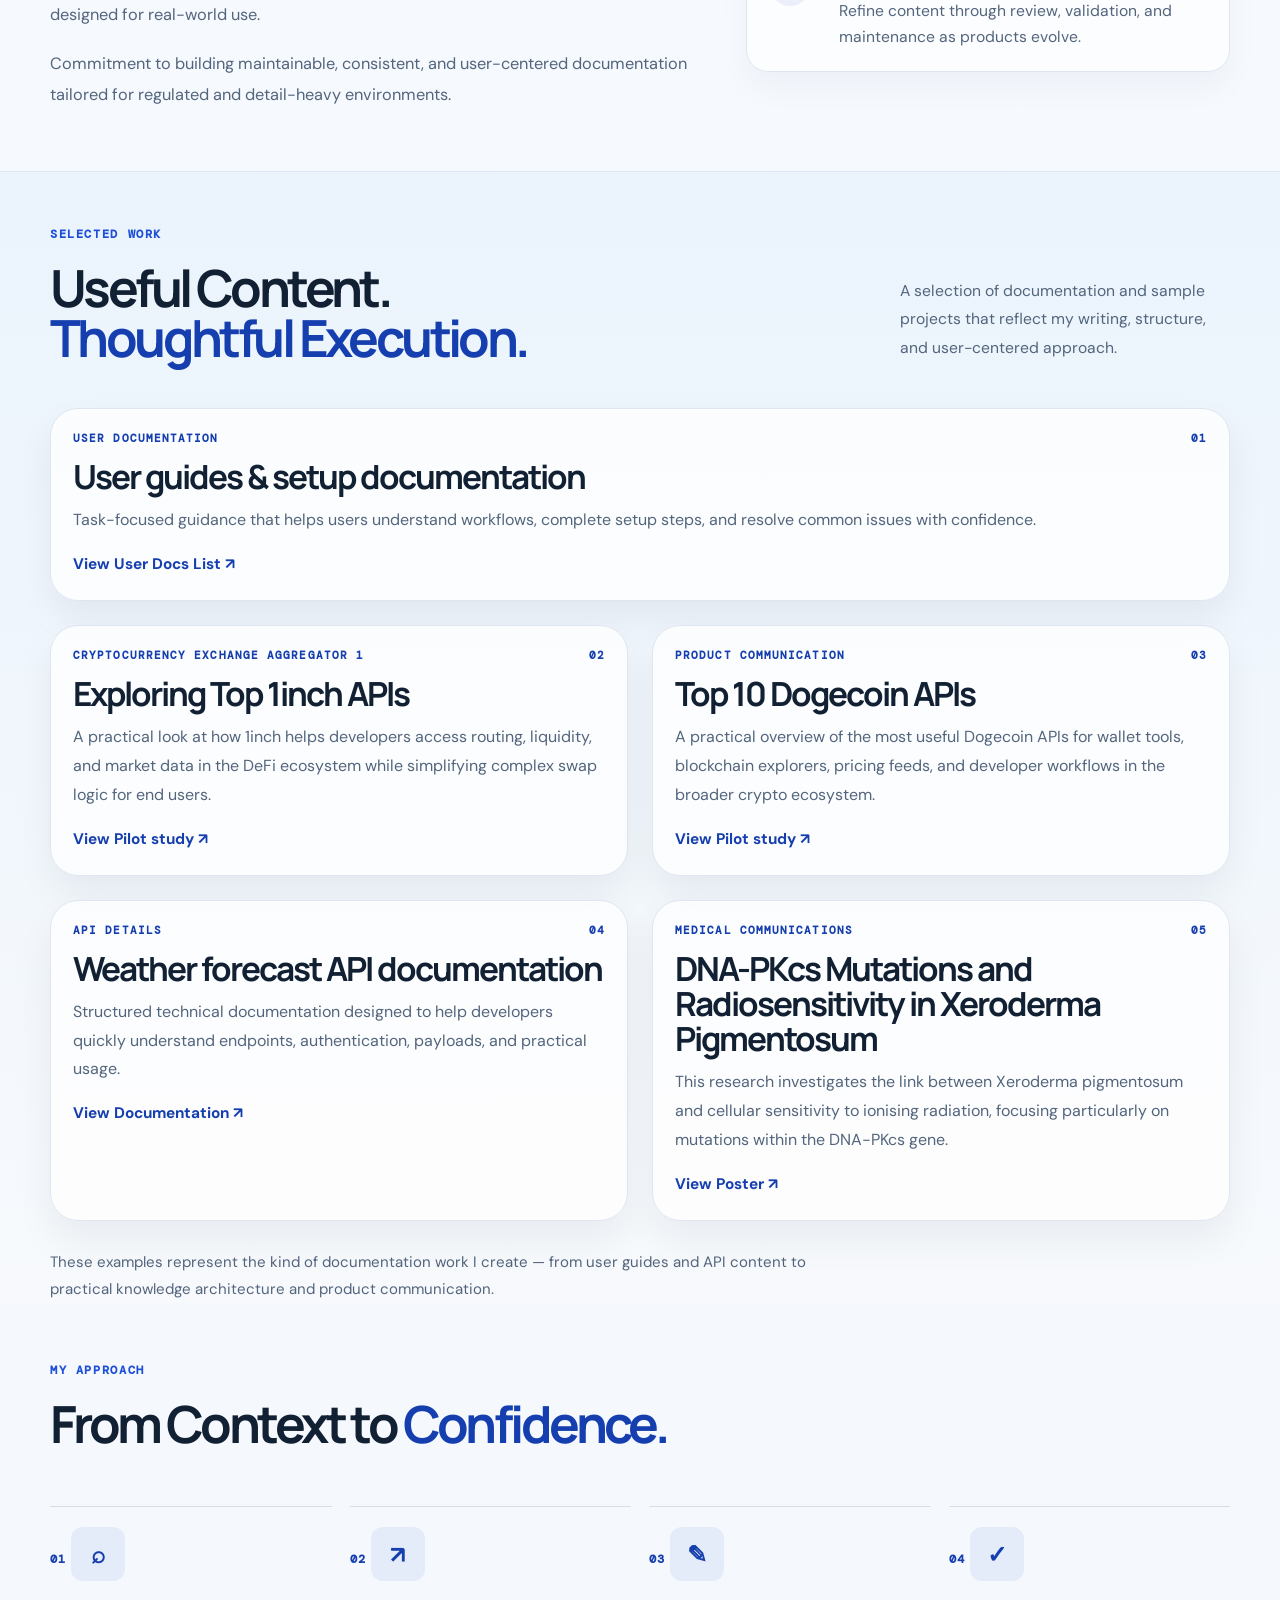
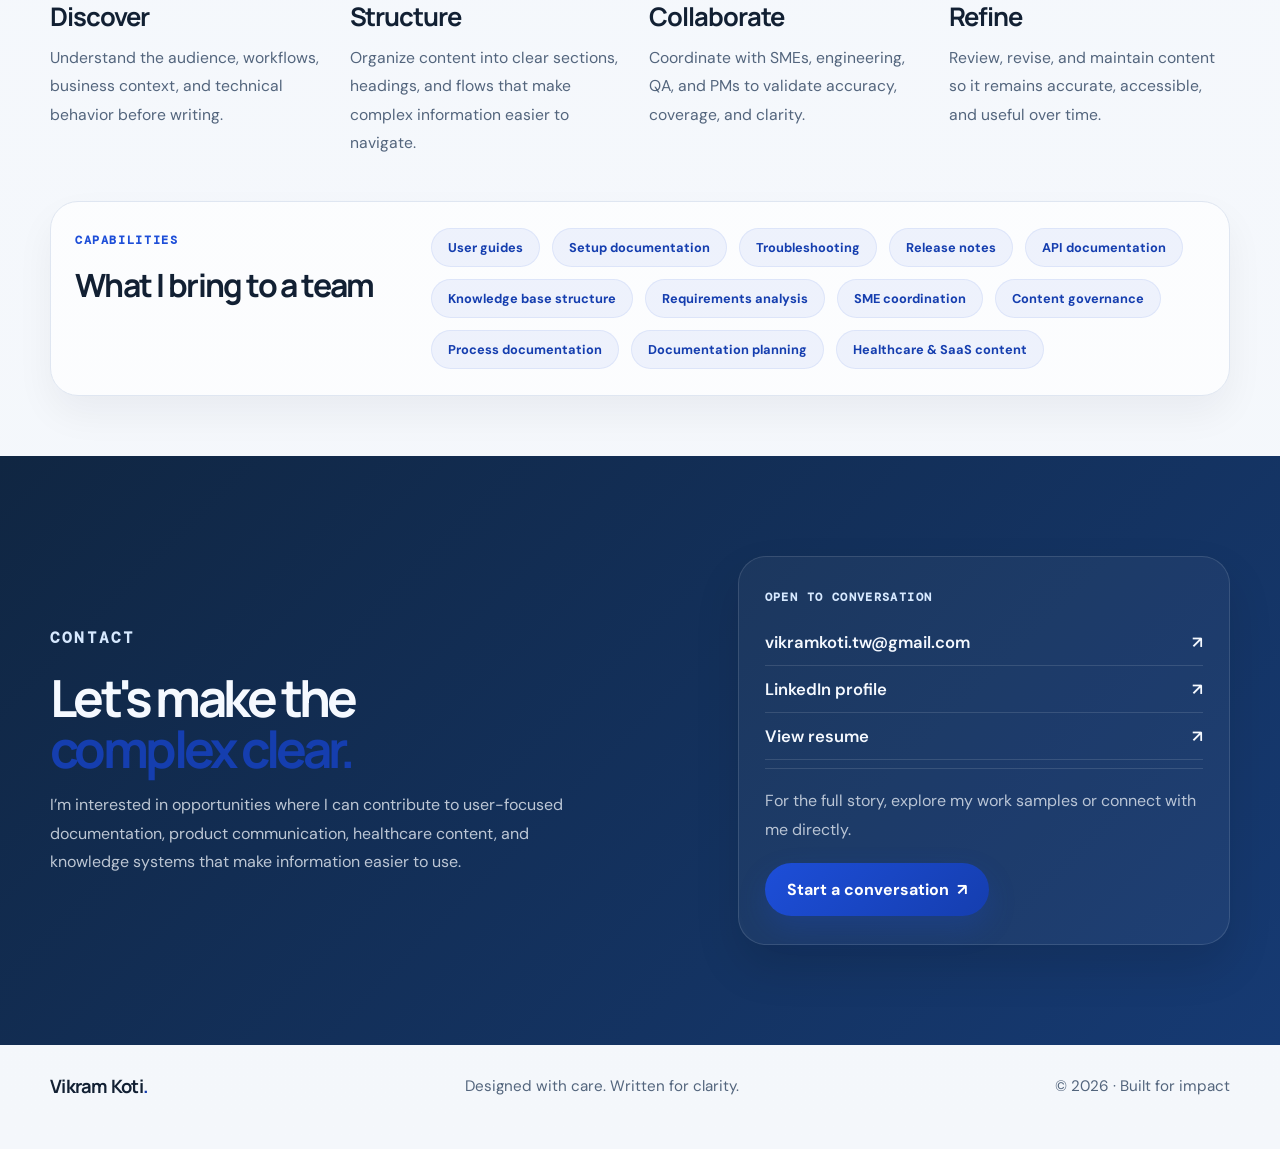
==== commit 6bd8a4eb: "Update index.html" ====
--- a/index.html
+++ b/index.html
@@ -480,6 +480,7 @@
       line-height: 1.08;
       max-width: 900px;
       color: var(--text);
+      word-spacing: -0.08em;
     }
 
     .band-statement span {
@@ -1171,7 +1172,7 @@
               <div class="project-meta"><span>Cryptocurrency Exchange Aggregator 1</span><span>02</span></div>
               <h3>Exploring Top 1inch APIs</h3>
               <p>A practical look at how 1inch helps developers access routing, liquidity, and market data in the DeFi ecosystem while simplifying complex swap logic for end users.</p>
-              <a class="project-link" href="./SampleWork/exploring-top-1inch-apis.html">View case study ↗</a>
+              <a class="project-link" href="./SampleWork/exploring-top-1inch-apis.html">View Pilot study ↗</a>
             </div>
           </article>
 
@@ -1180,7 +1181,7 @@
               <div class="project-meta"><span>Product communication</span><span>03</span></div>
               <h3>Top 10 Dogecoin APIs</h3>
               <p>A practical overview of the most useful Dogecoin APIs for wallet tools, blockchain explorers, pricing feeds, and developer workflows in the broader crypto ecosystem.</p>
-              <a class="project-link" href="./SampleWork/top-10-dogecoin-apis.html">View case study ↗</a>
+              <a class="project-link" href="./SampleWork/top-10-dogecoin-apis.html">View Pilot study ↗</a>
             </div>
           </article>
 
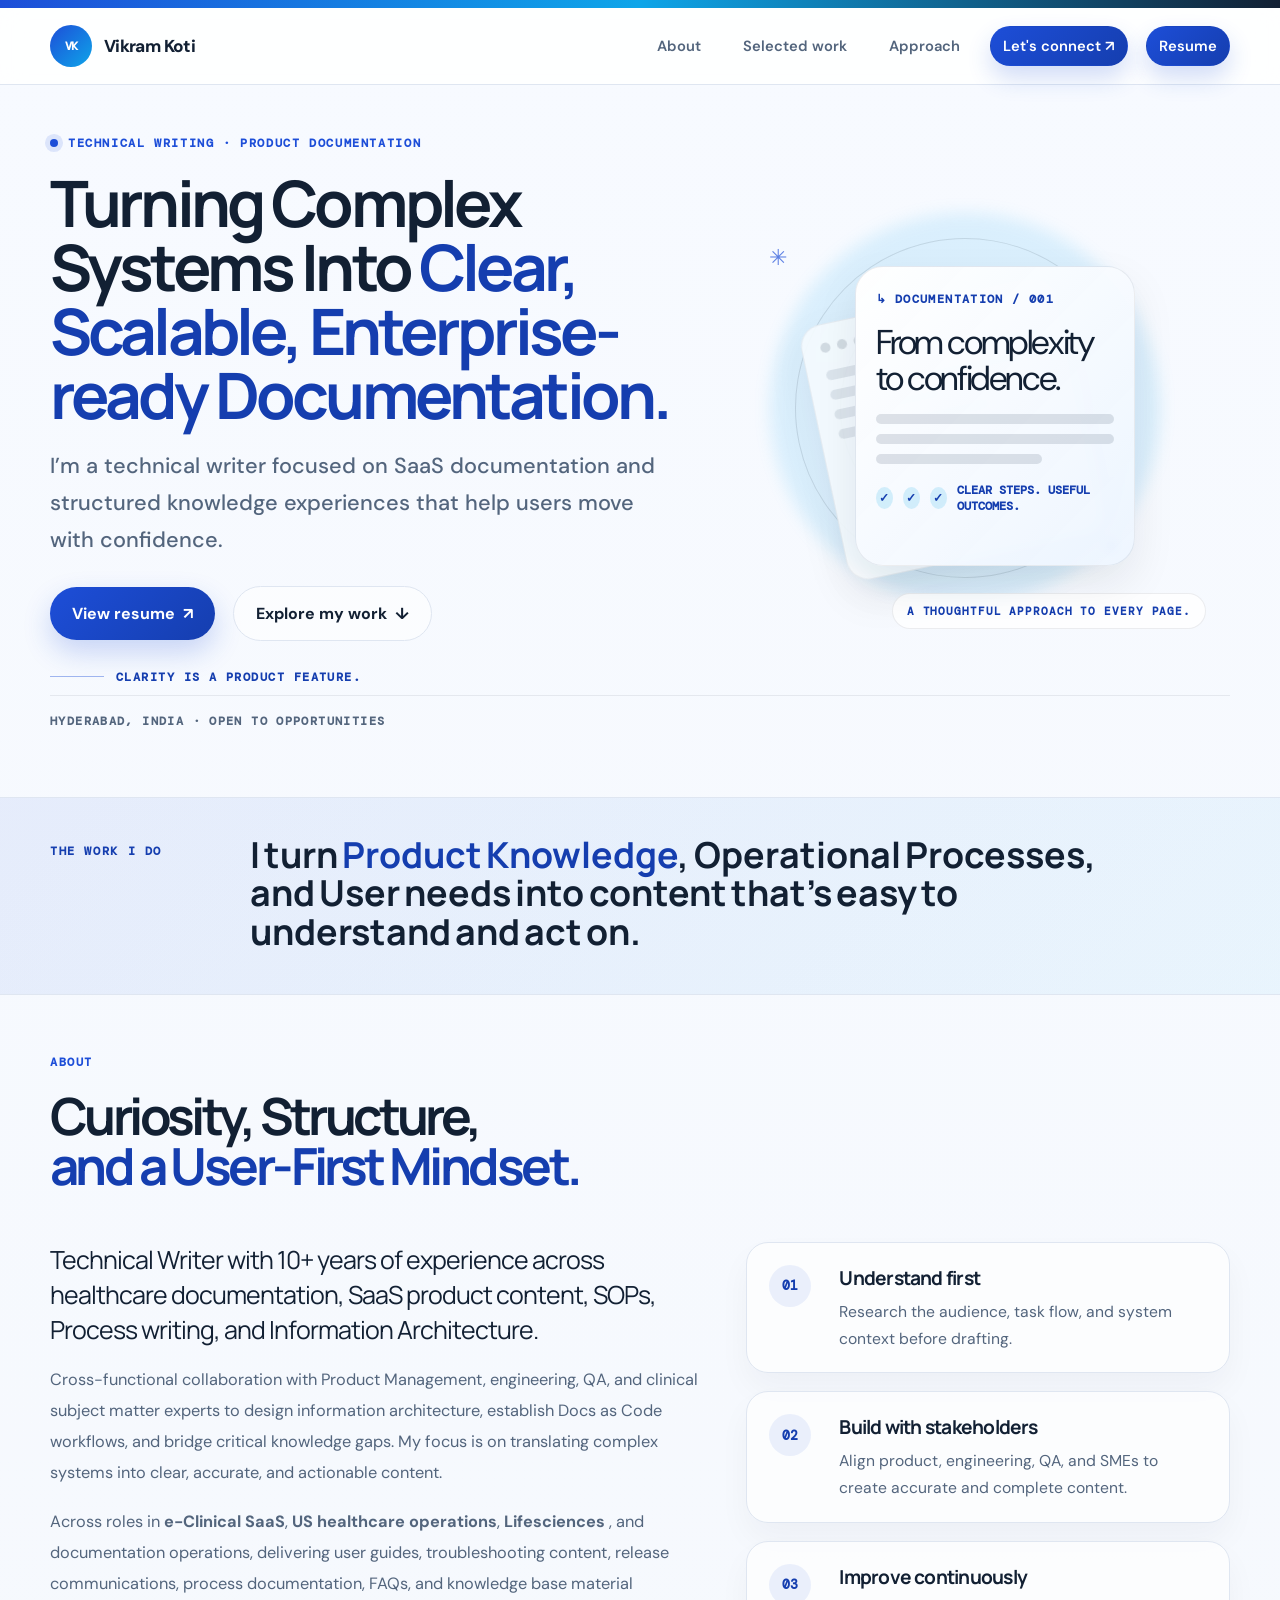
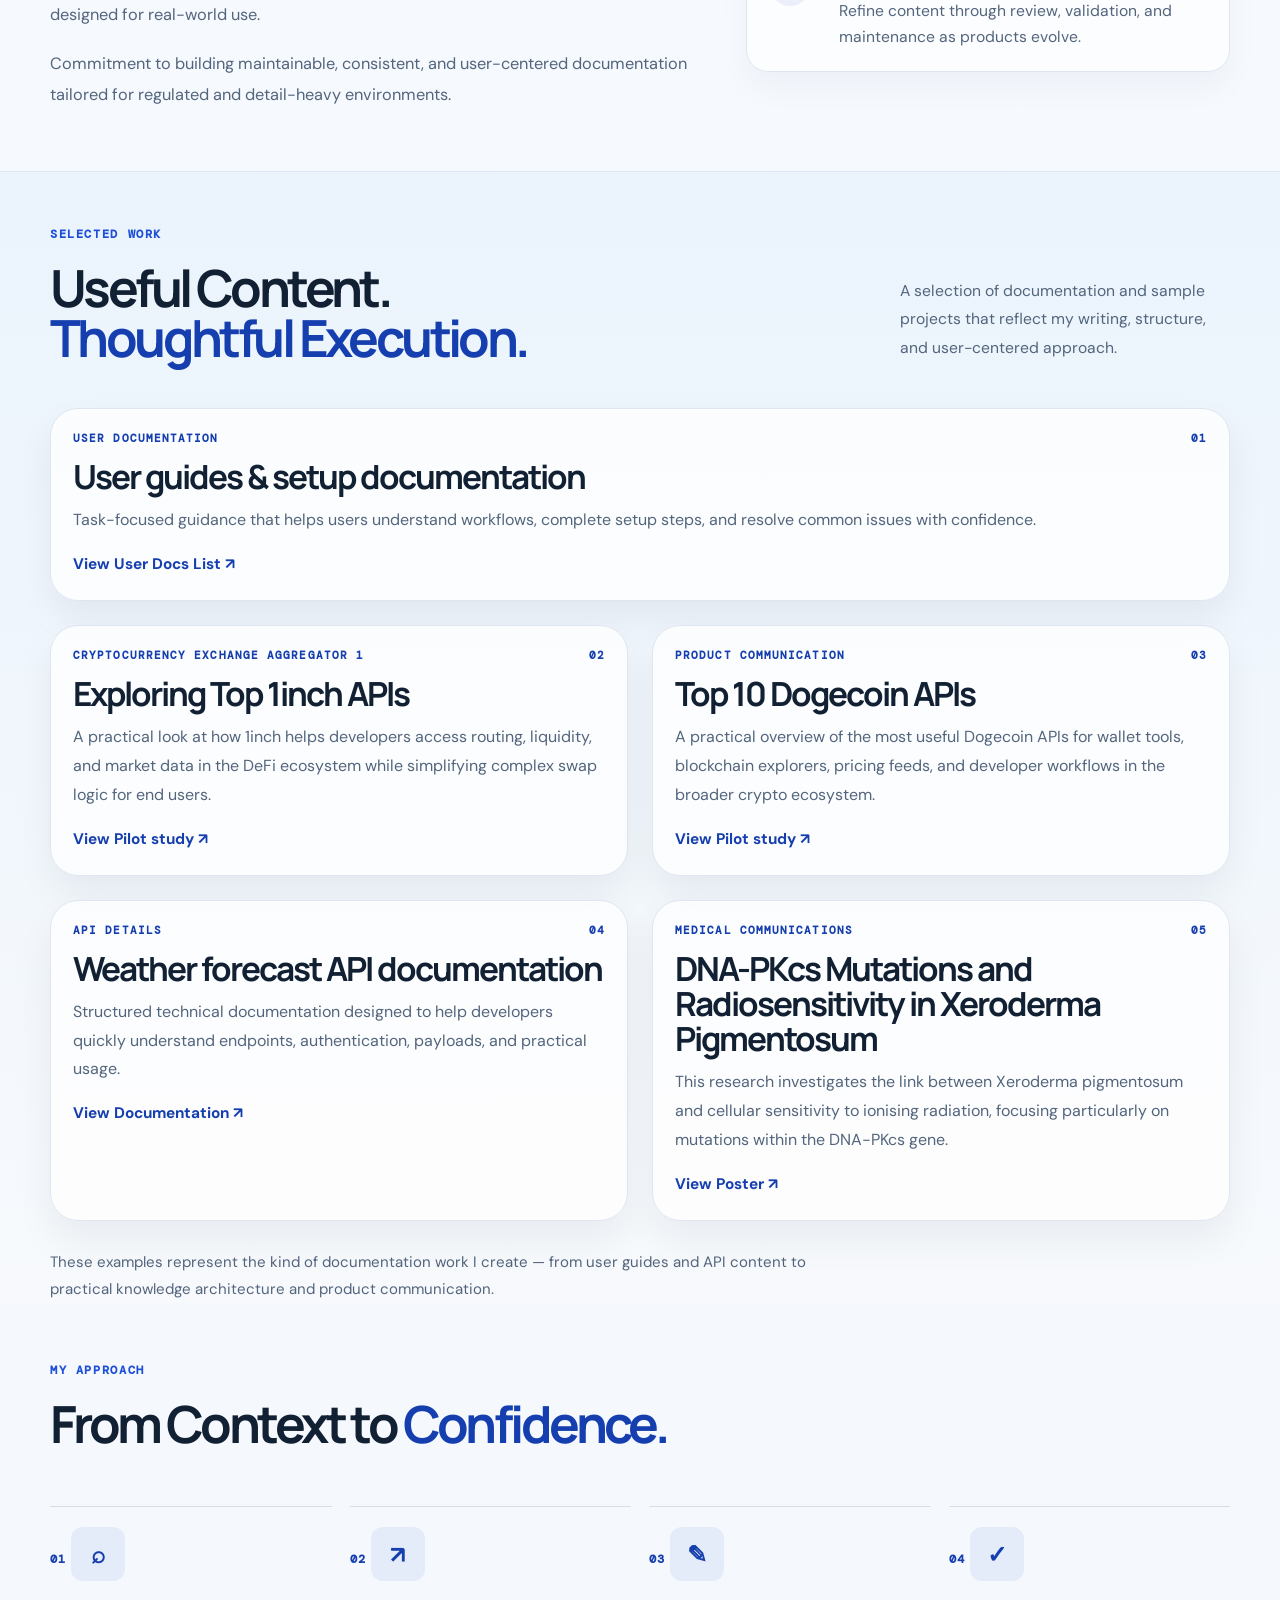
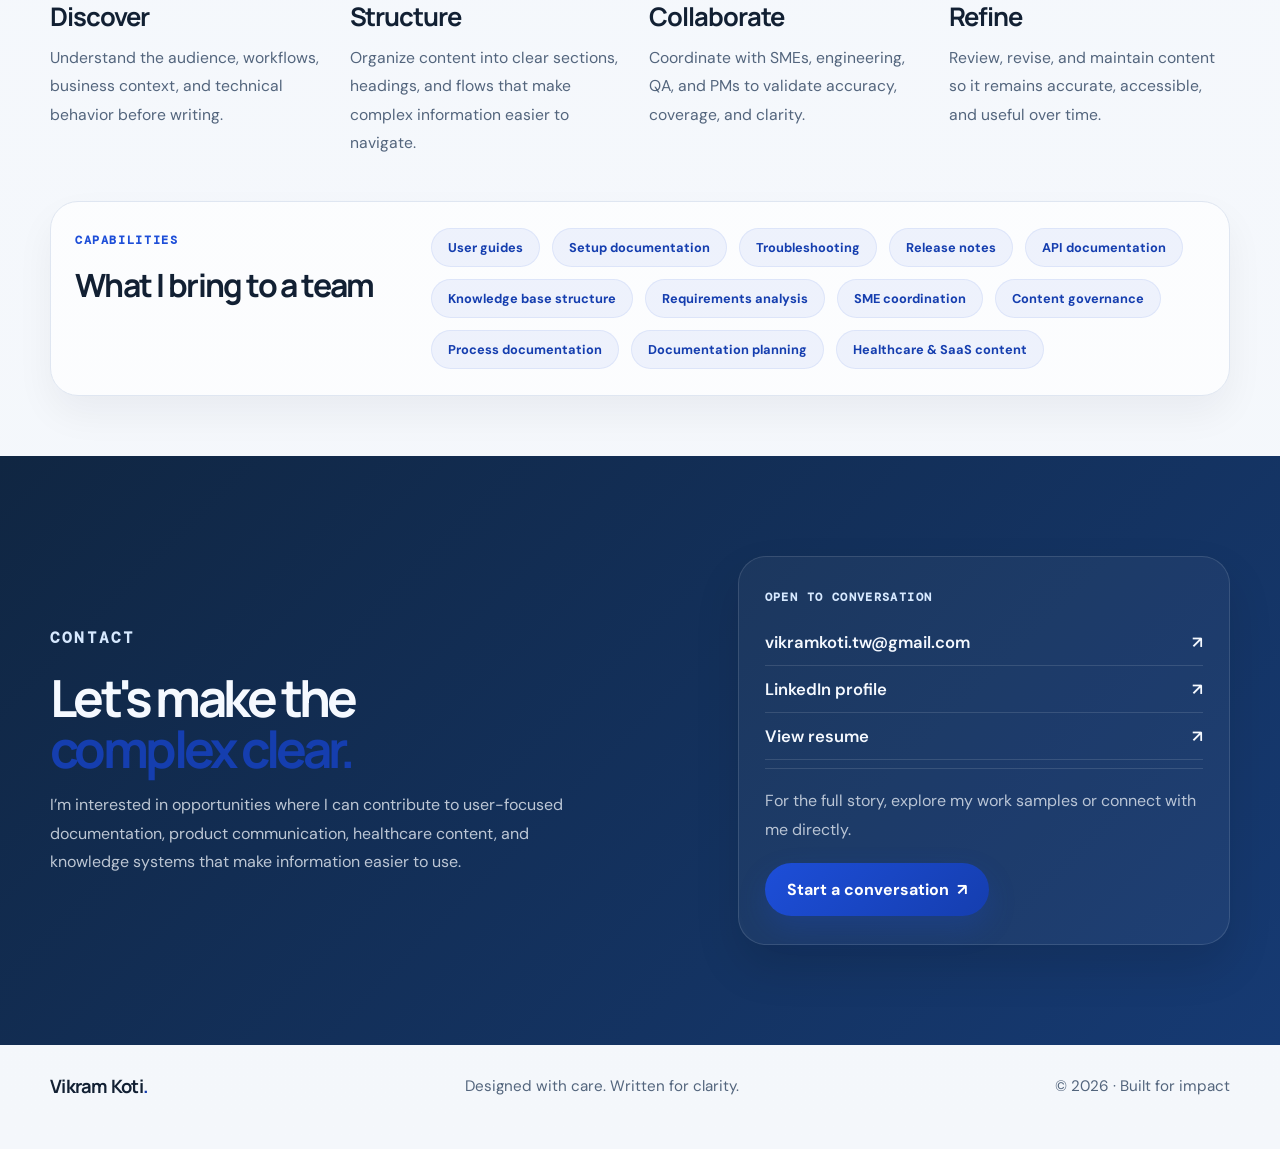
==== commit 512b5425: "Add bold font weight to band statement styles" ====
--- a/index.html
+++ b/index.html
@@ -481,6 +481,7 @@
       max-width: 900px;
       color: var(--text);
       word-spacing: -0.08em;
+      font-weight: bold;
     }
 
     .band-statement span {
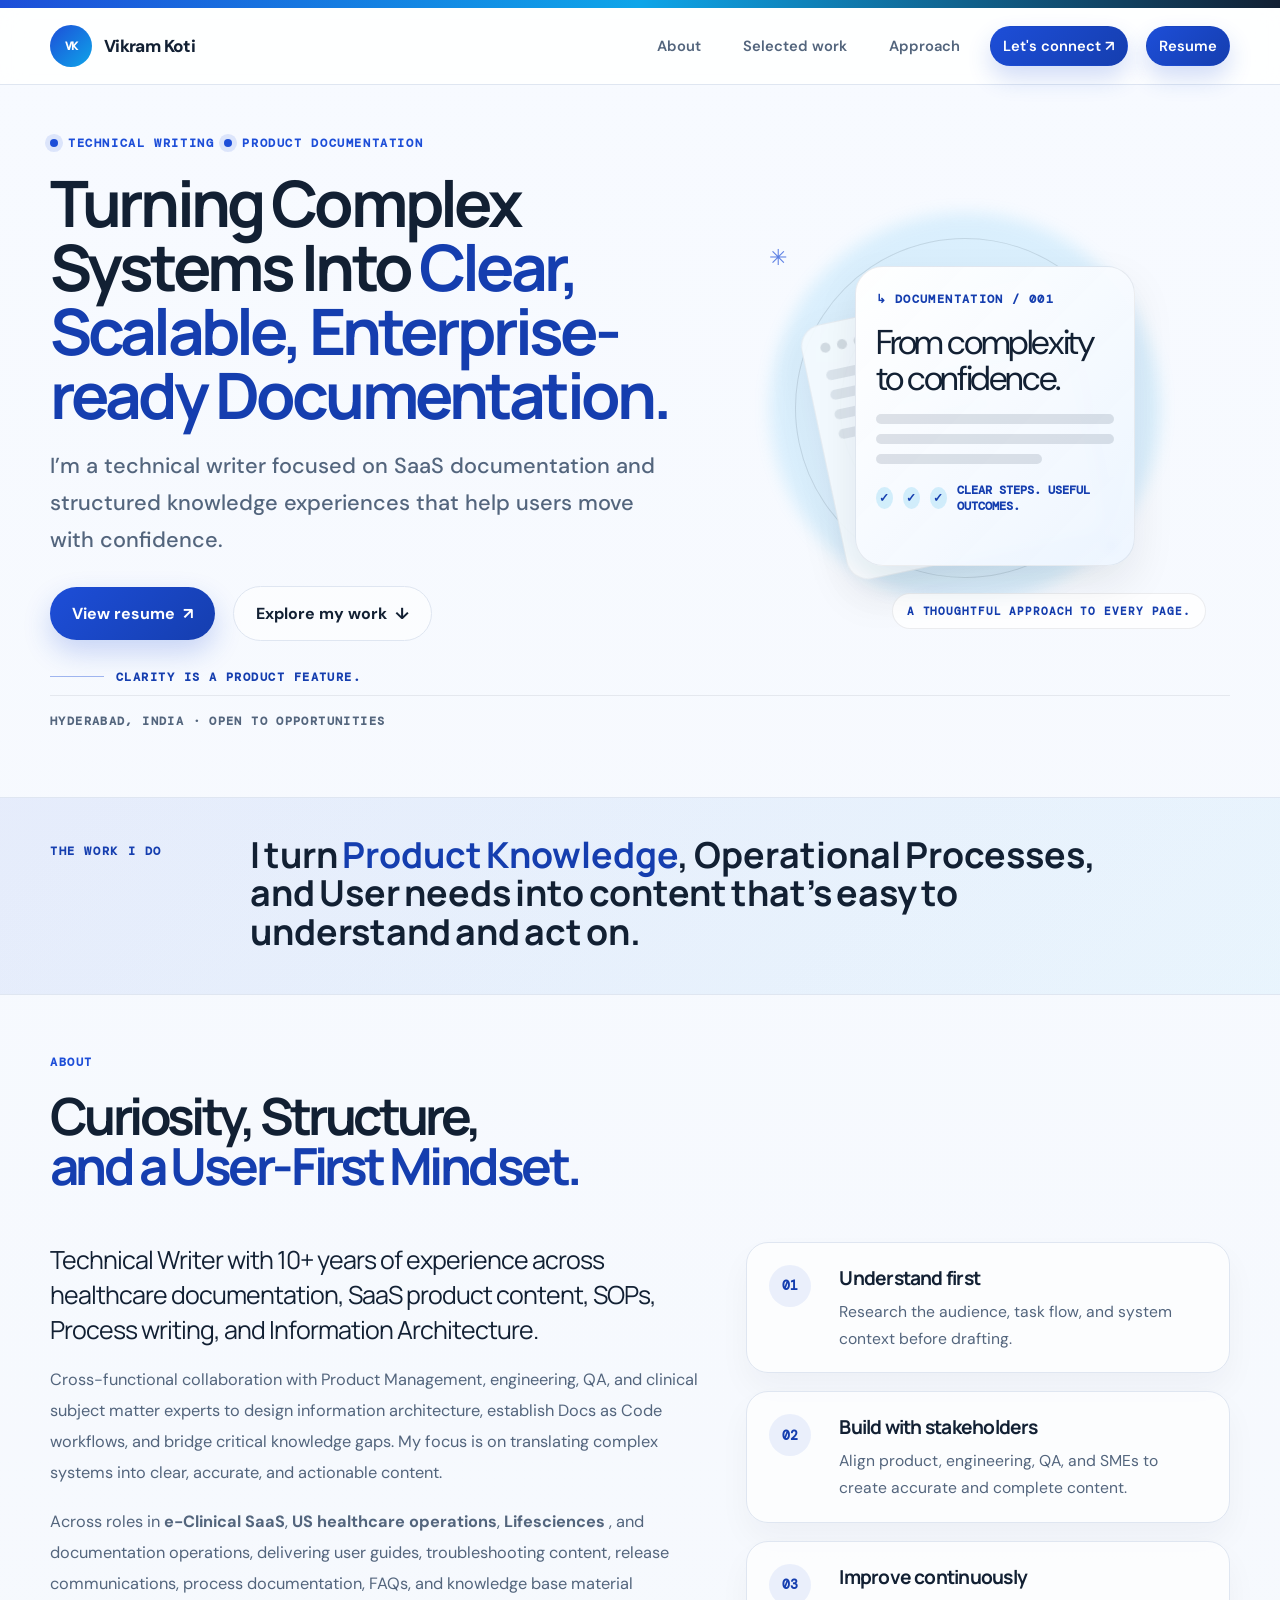
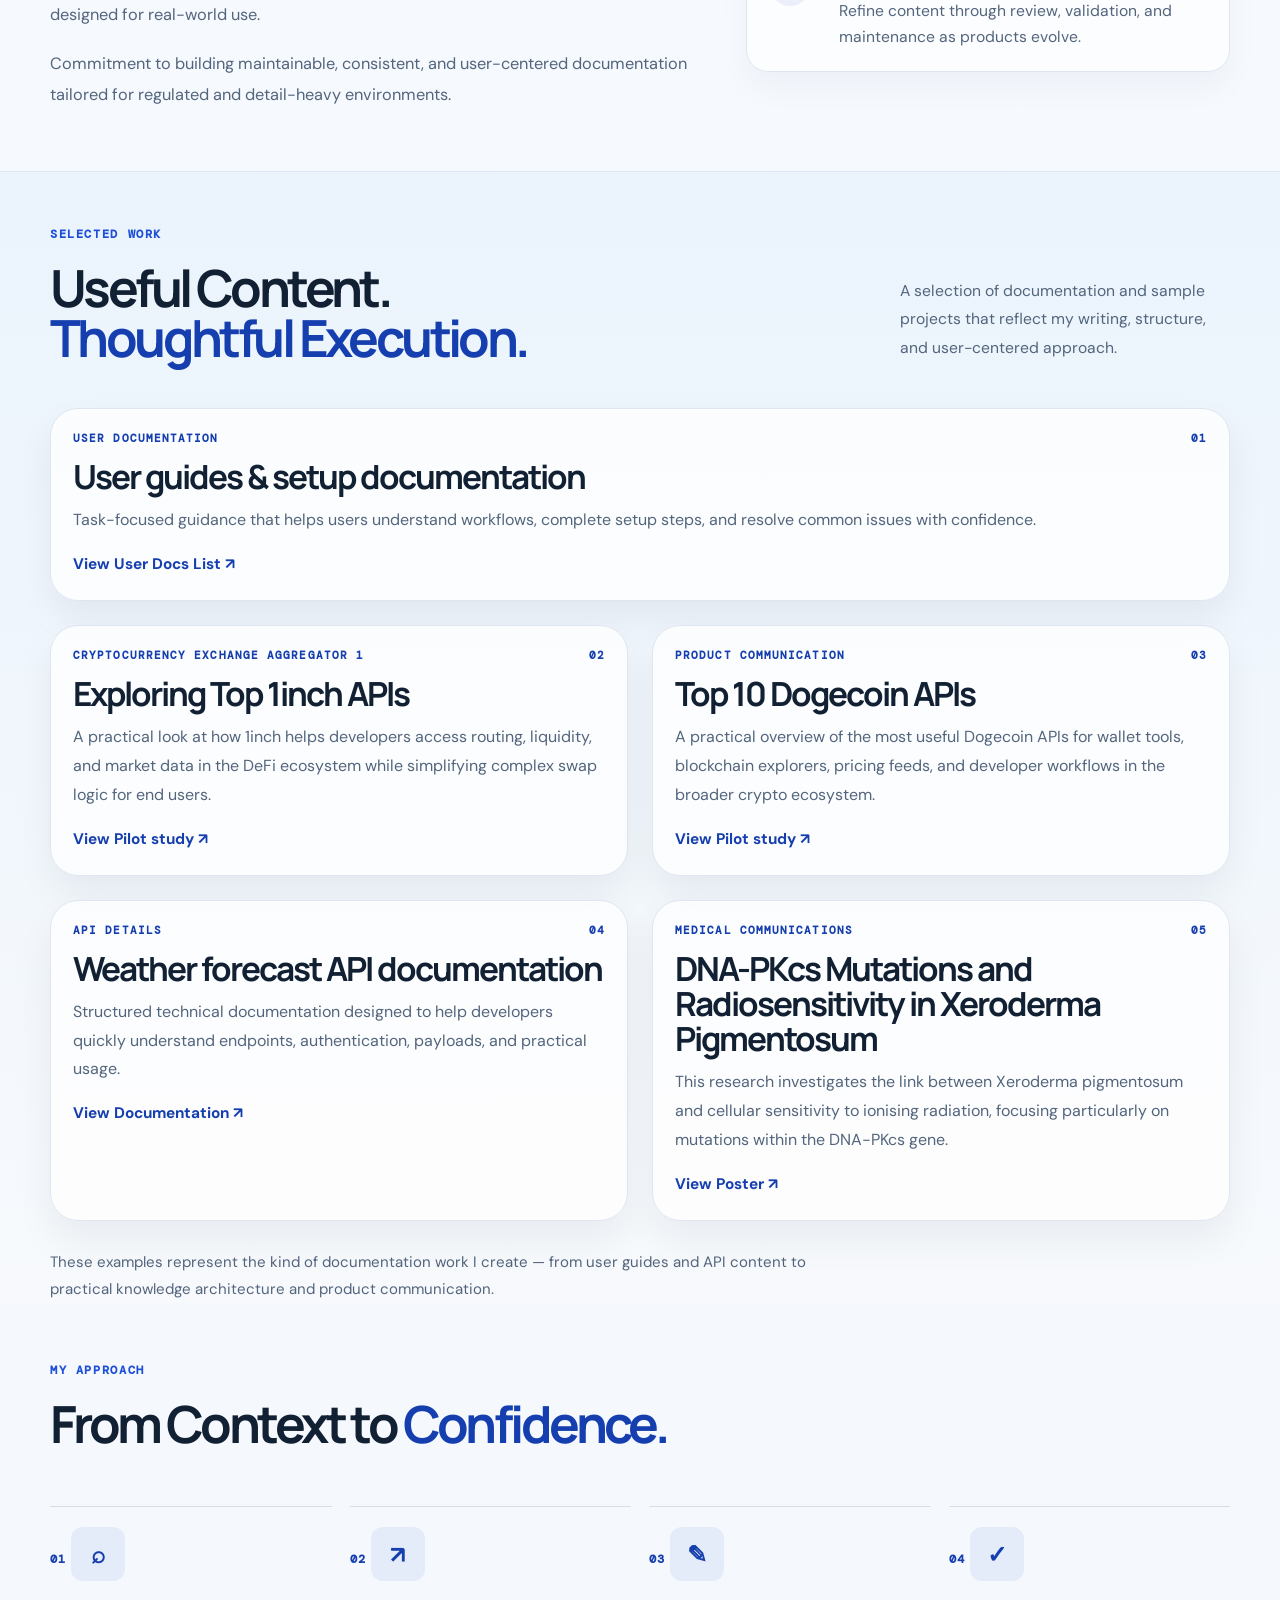
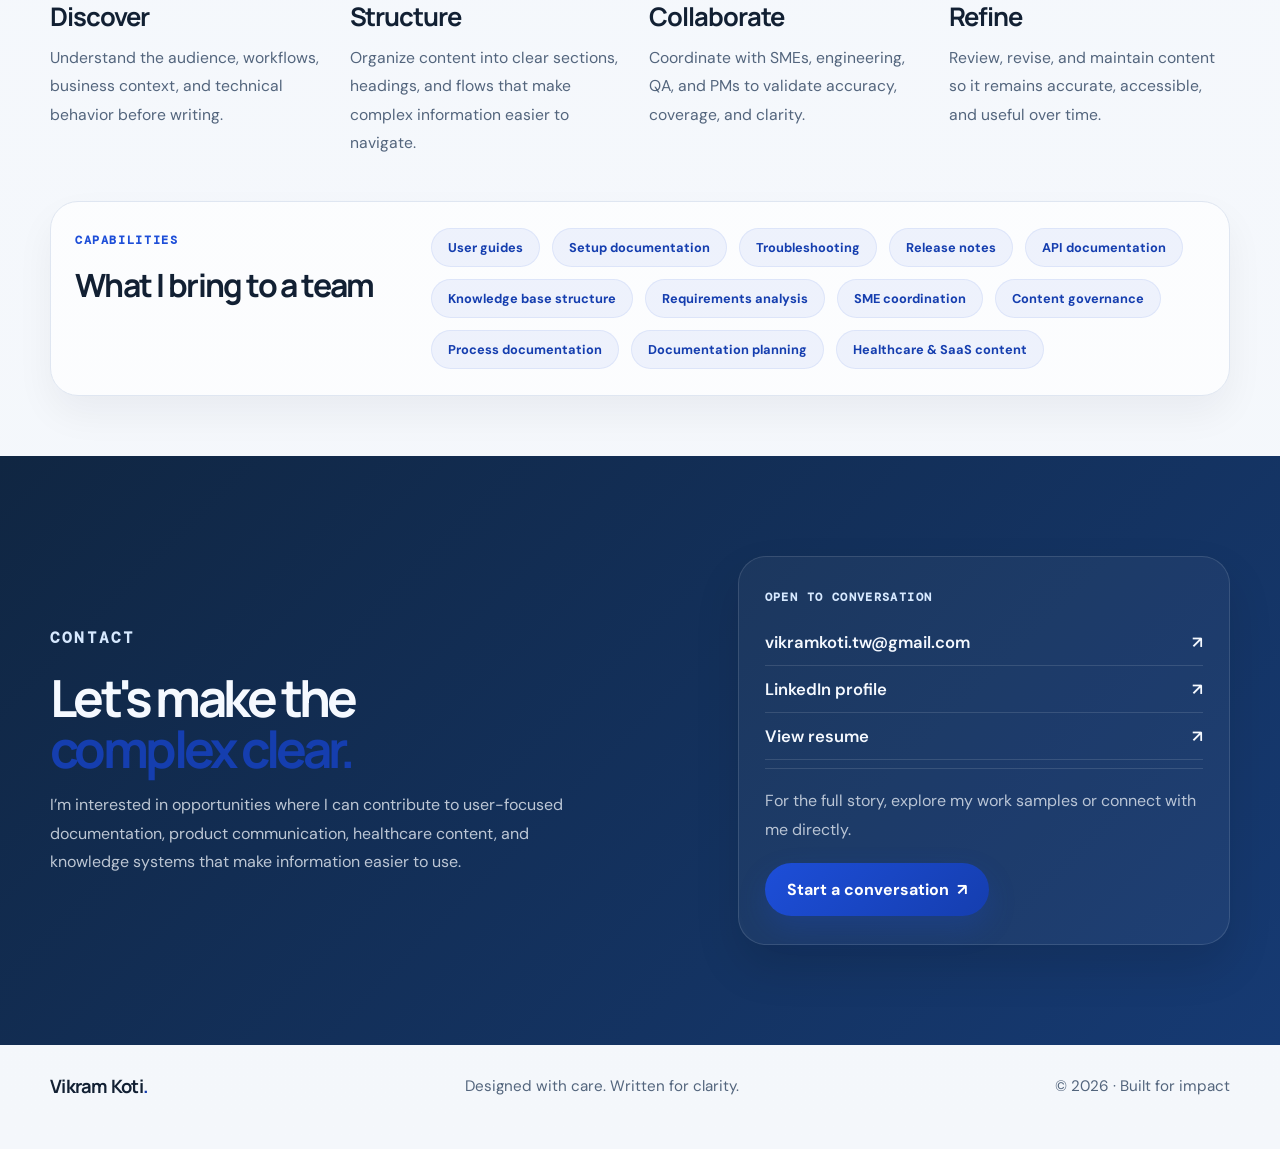
==== commit 7c1e944d: "Update index.html" ====
--- a/index.html
+++ b/index.html
@@ -1056,7 +1056,7 @@
   <main>
     <section class="hero section-wrap" id="home">
       <div class="hero-copy reveal">
-        <p class="eyebrow"><span class="status-dot"></span> Technical writing · Product documentation</p>
+        <p class="eyebrow"><span class="status-dot"></span> Technical writing <span class="status-dot"></span> Product documentation</p>
         <h1>Turning  Complex  Systems  Into <em> Clear,  Scalable,  Enterprise-ready  Documentation.</em></h1>
         <p class="hero-intro">I’m a technical writer focused on SaaS documentation and structured knowledge experiences that help users move with confidence.</p>
 
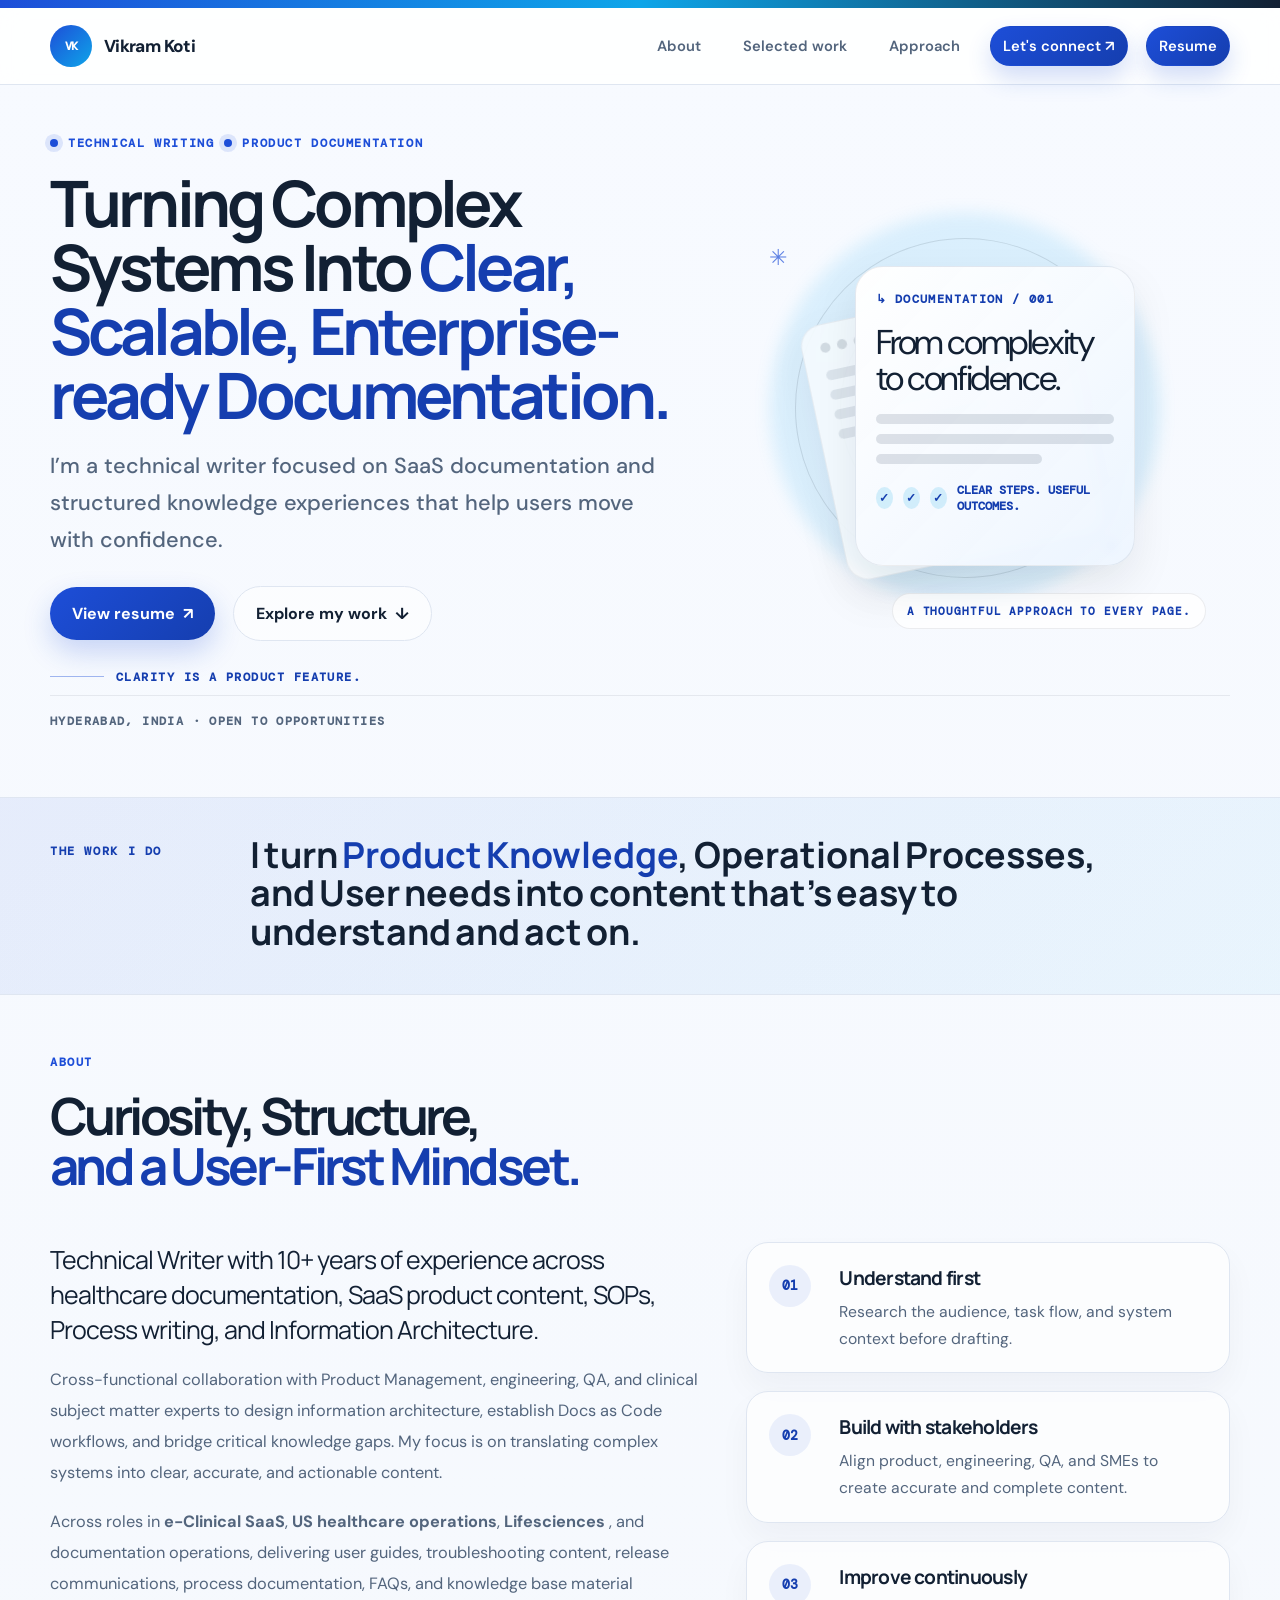
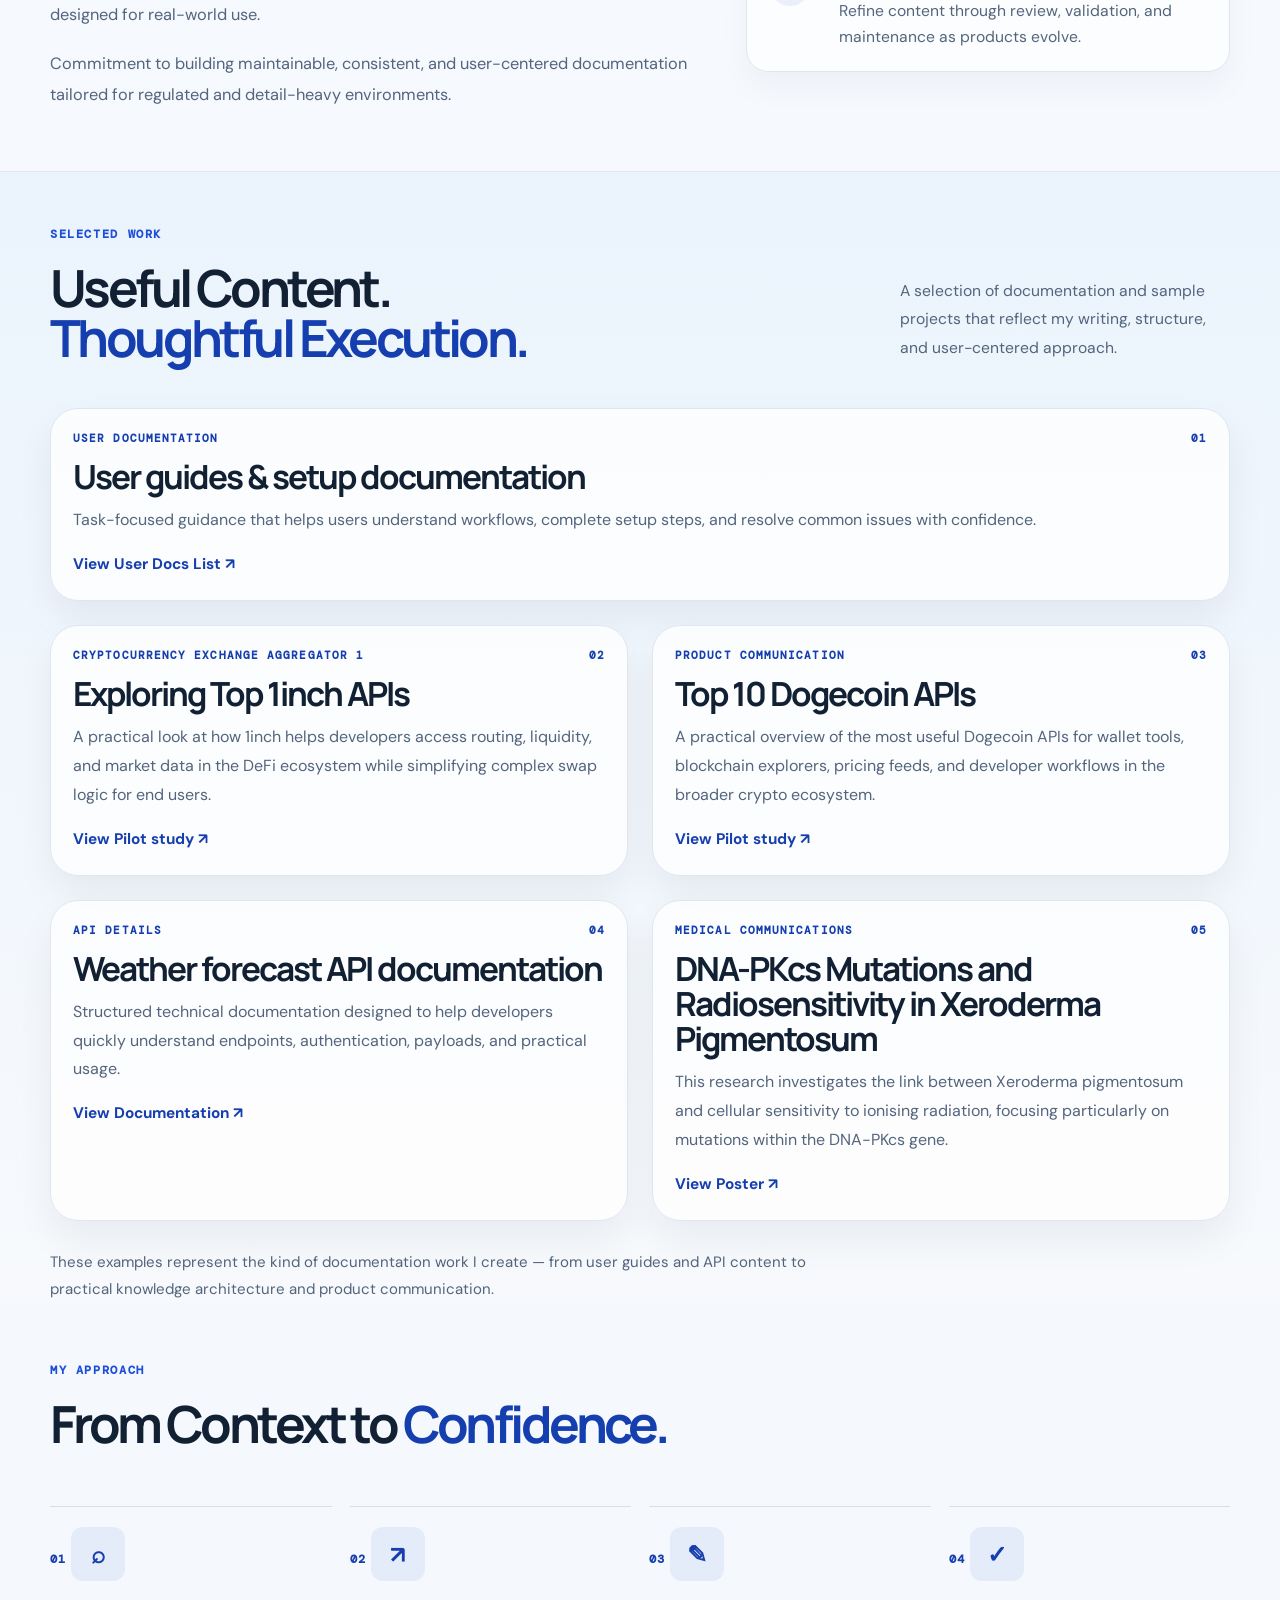
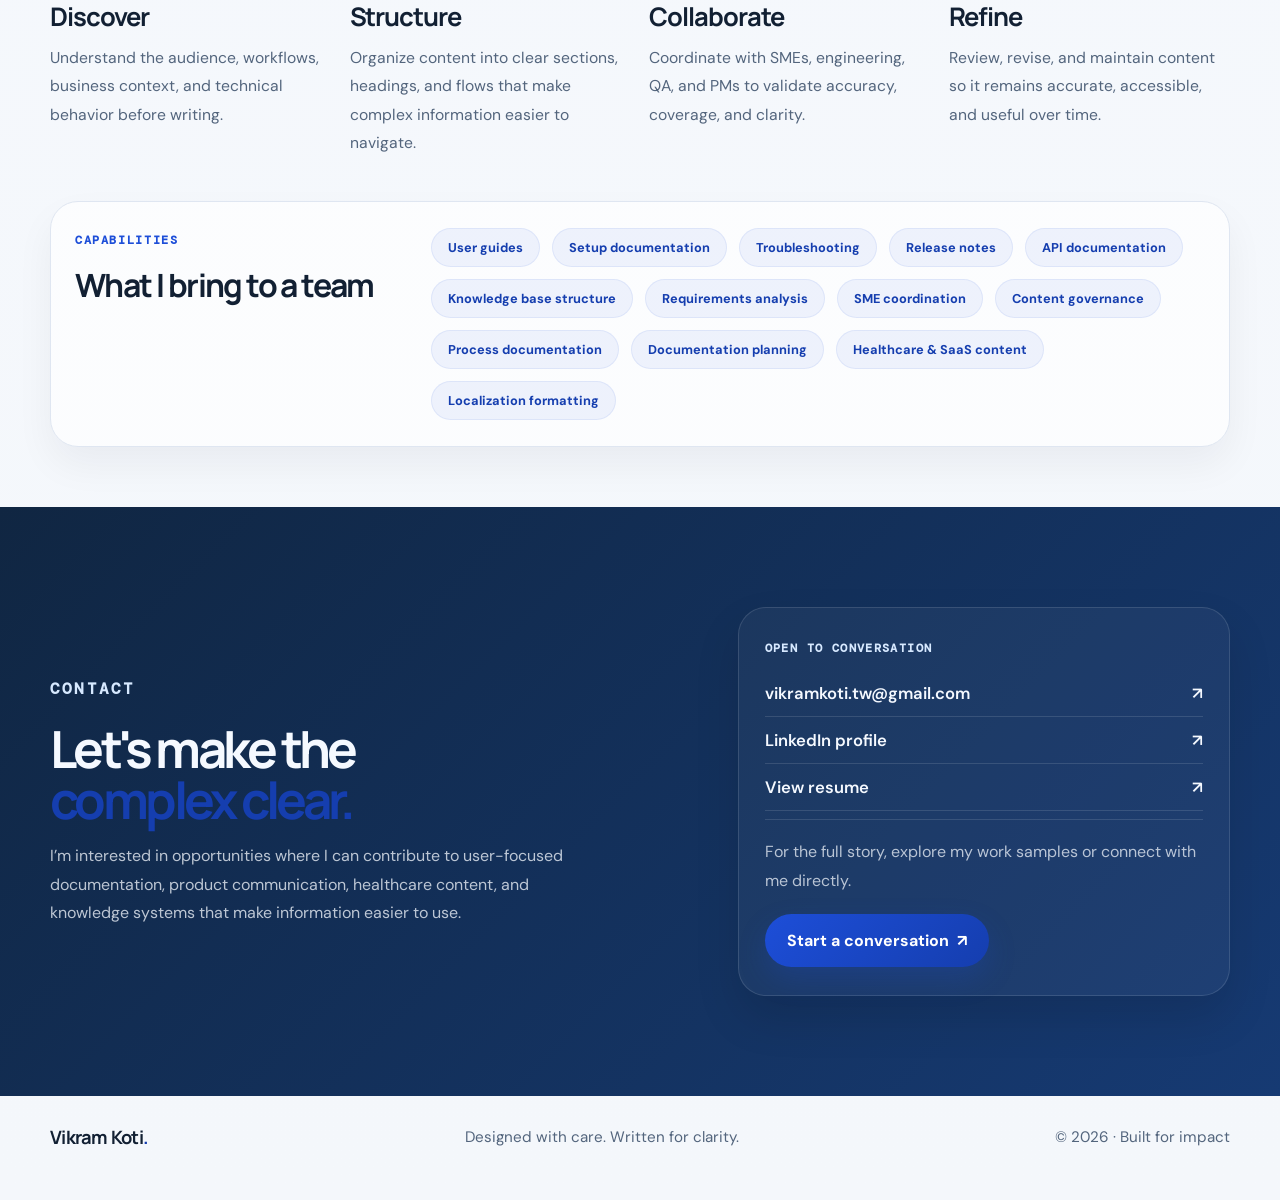
==== commit f200dd3a: "Update index.html" ====
--- a/index.html
+++ b/index.html
@@ -1263,6 +1263,7 @@
           <span>Process documentation</span>
           <span>Documentation planning</span>
           <span>Healthcare & SaaS content</span>
+          <span>Localization formatting</span>
         </div>
       </div>
     </section>
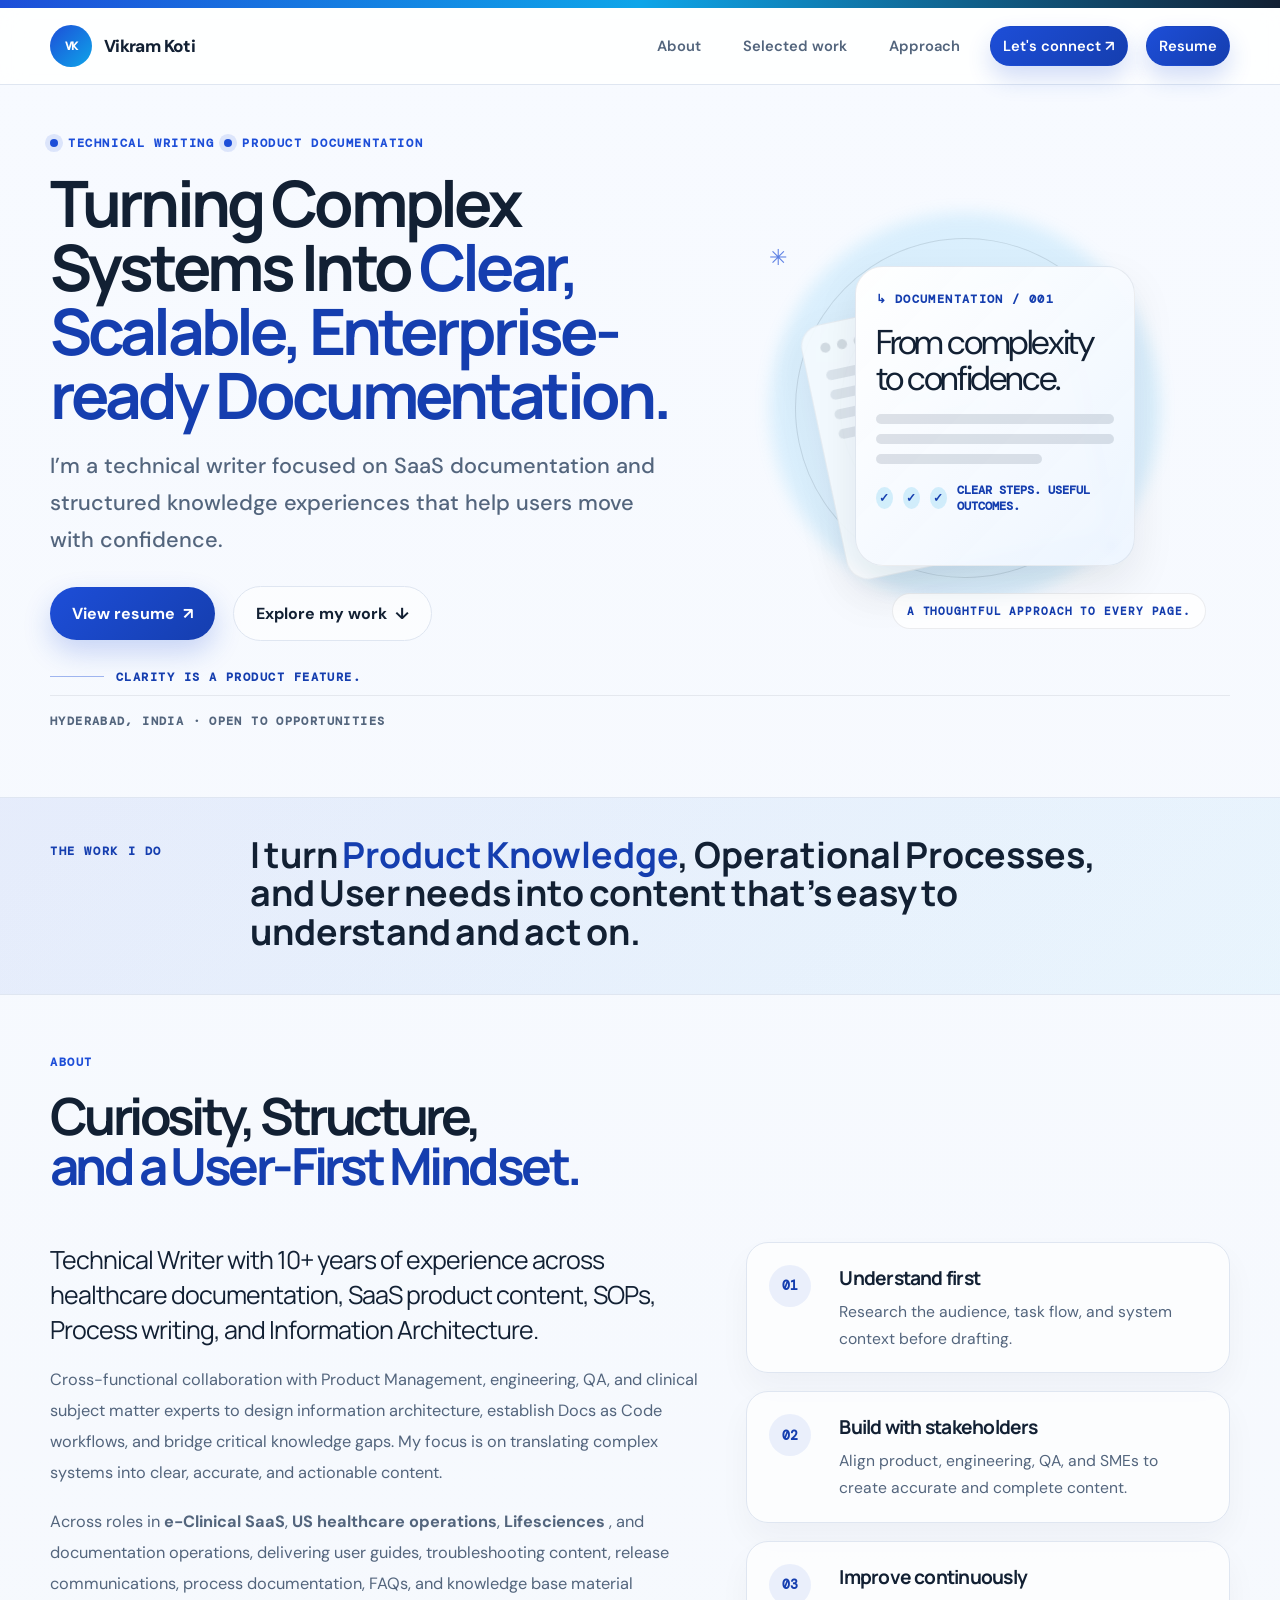
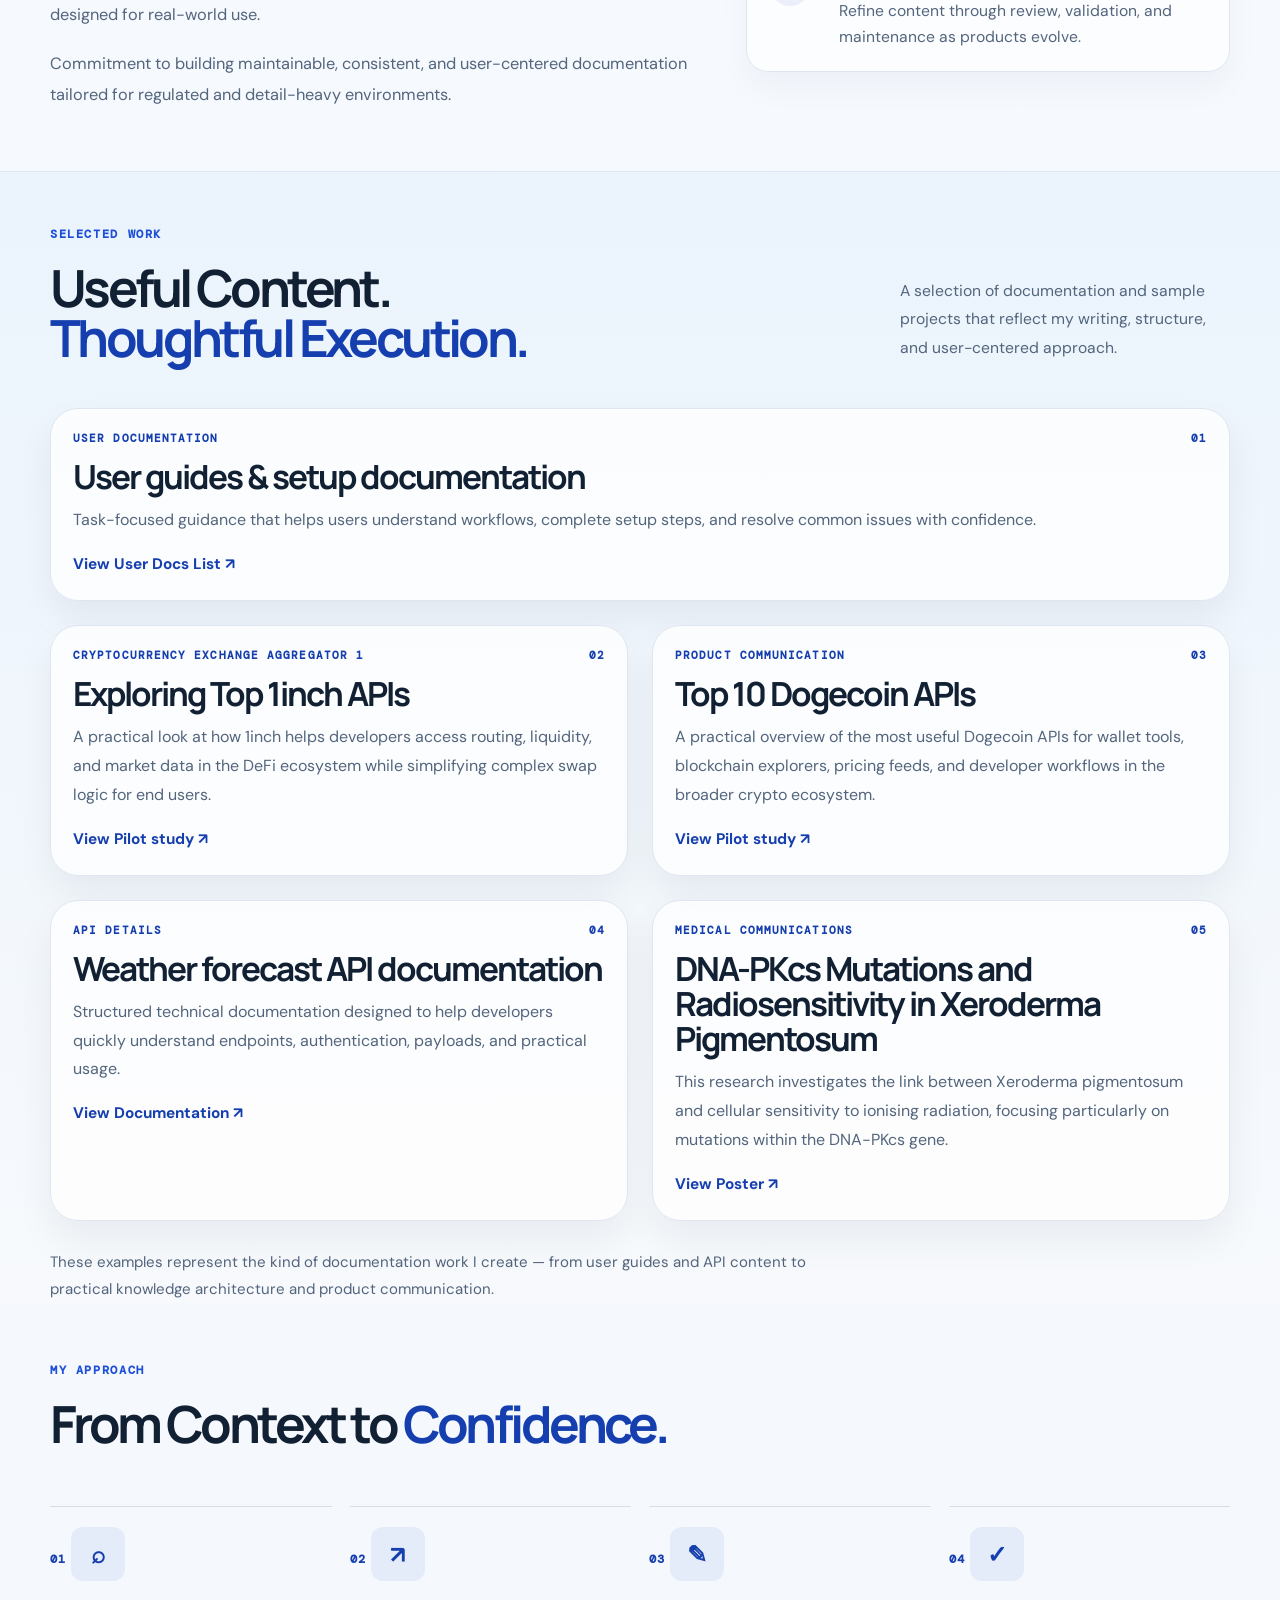
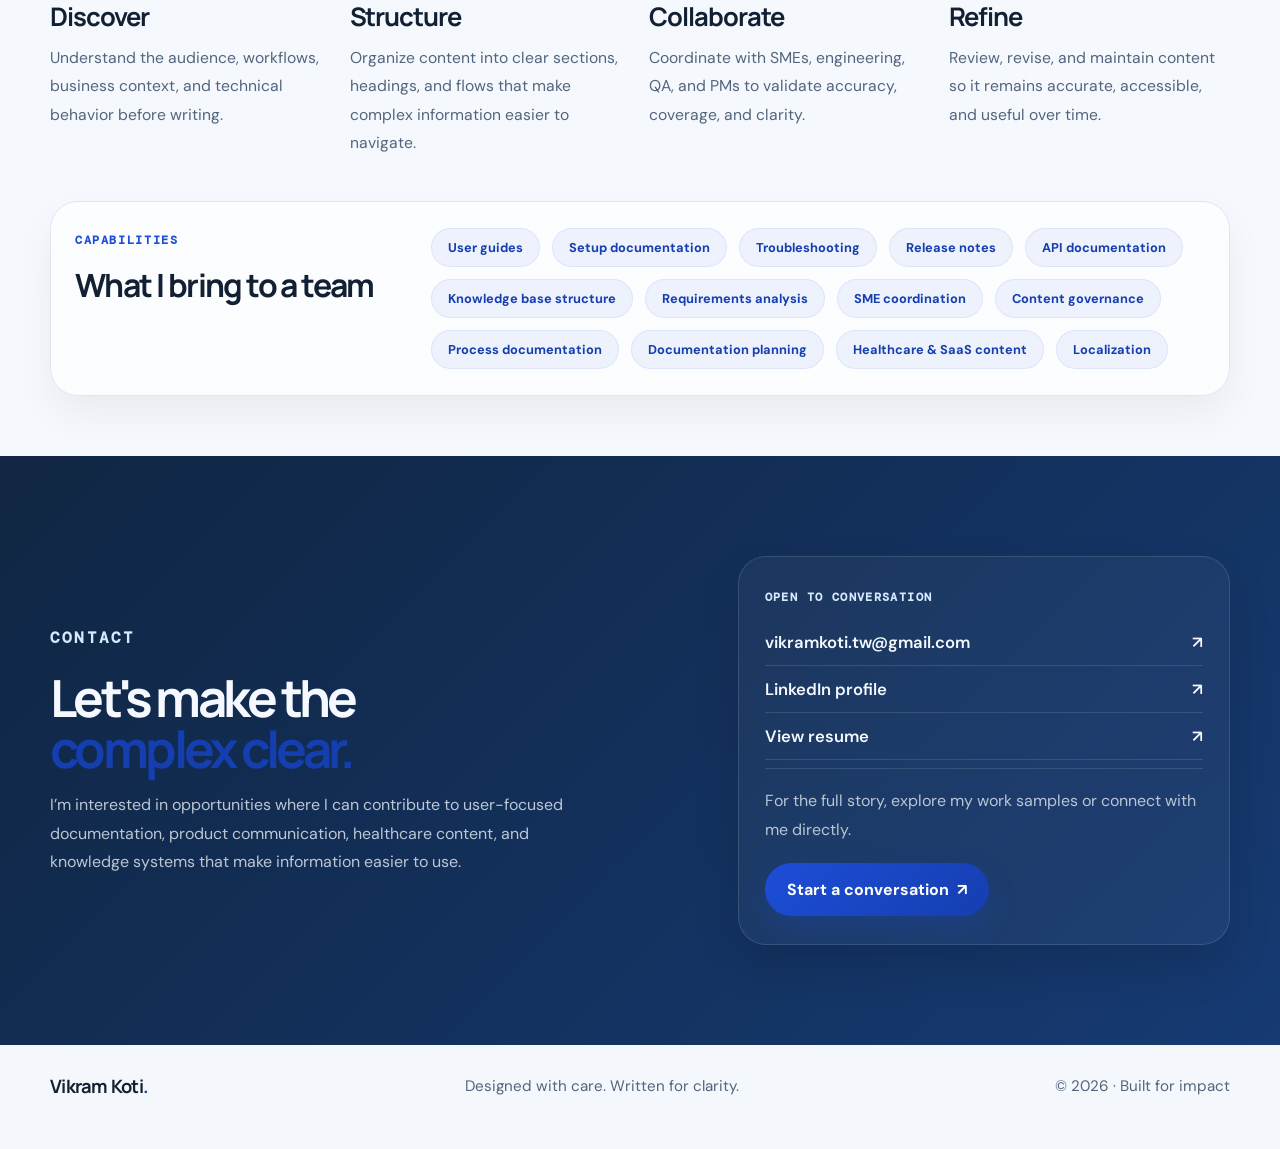
==== commit 3de56e94: "Rename 'Localization formatting' to 'Localization'" ====
--- a/index.html
+++ b/index.html
@@ -1263,7 +1263,7 @@
           <span>Process documentation</span>
           <span>Documentation planning</span>
           <span>Healthcare & SaaS content</span>
-          <span>Localization formatting</span>
+          <span>Localization</span>
         </div>
       </div>
     </section>
